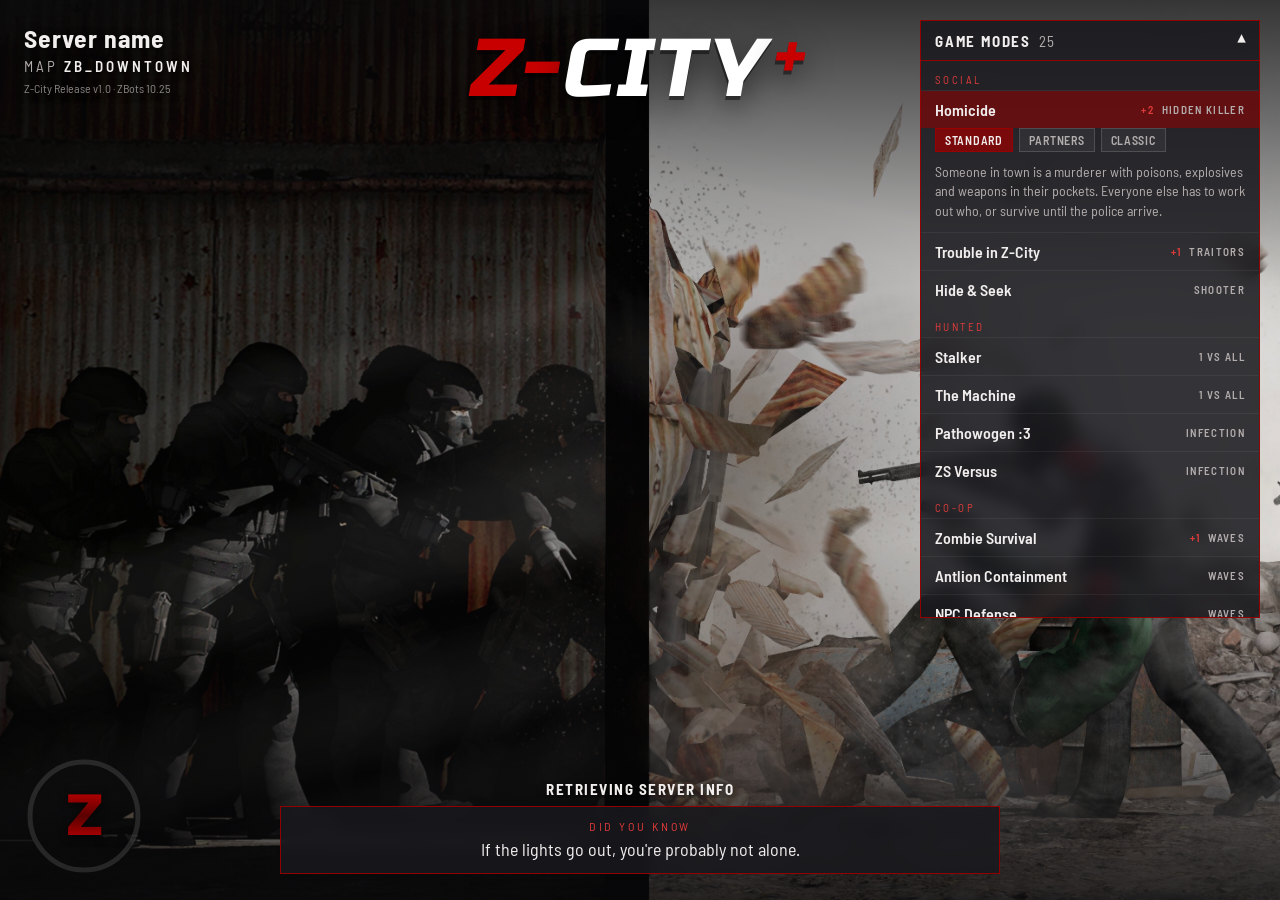
==== index.html @ 9ffd2b0d "Drop four facts" ====
<!doctype html>
<html lang="en">
<head>
<meta charset="utf-8">
<meta name="viewport" content="width=device-width, initial-scale=1, viewport-fit=cover">
<title>Z-City+ Loading Screen</title>
<meta name="viewport-fit-sides" content="cover">
<link rel="stylesheet" href="https://fonts.googleapis.com/css2?family=Russo+One&family=Barlow+Semi+Condensed:wght@400;600;700&display=swap">
<style>
:root {
  --panel: rgba(25, 25, 30, 0.86);
  --edge: rgba(155, 0, 0, 0.94);
  --red: #c80000;
  --hot: #e23b3b;
  --text: #f2eeee;
  --dim: #b4adad;
  --ui: "Bahnschrift", "Barlow Semi Condensed", "Arial Narrow", sans-serif;
  --logo: "Russo One", "Bahnschrift", "Arial Black", sans-serif;
  color-scheme: dark;
}
html, body { height: 100%; margin: 0; }
body { background: #0b0b0e; color: var(--text); font-family: var(--ui); overflow: hidden; }
[hidden] { display: none !important; }

.bgstack { position: fixed; top: 0; right: 0; bottom: 0; left: 0; overflow: hidden; background: #0b0b0e; }
.bgstack .slide {
  position: absolute; top: 0; right: 0; bottom: 0; left: 0; overflow: hidden;
  transform: translateX(100%); visibility: hidden;
  transition: transform 1.4s cubic-bezier(0.65, 0, 0.35, 1);
}
.bgstack .slide.first { transform: none; visibility: visible; opacity: 0; transition: opacity 1.2s ease; }
.bgstack .slide.first.show { opacity: 1; }
.bgstack .slide.show { transform: translateX(0); visibility: visible; }
.bgstack .slide.out { transform: translateX(-100%); visibility: visible; }
.bgstack .slide.park { transition: none; }
.bgstack img {
  position: absolute; top: 0; right: 0; bottom: 0; left: 0; width: 100%; height: 100%; max-width: none;
  object-fit: cover; object-position: 45% 50%;
  transform: scale(1.04);
}
.bgstack .slide.show img { animation: drift 24s ease-in-out infinite alternate; }
@keyframes drift { from { transform: scale(1.04) translateX(0); } to { transform: scale(1.09) translateX(-1.2%); } }
.shade {
  position: fixed; top: 0; right: 0; bottom: 0; left: 0; pointer-events: none;
  background:
    linear-gradient(180deg, rgba(8,8,10,0.78) 0%, rgba(8,8,10,0.15) 32%, rgba(8,8,10,0.1) 60%, rgba(8,8,10,0.82) 100%),
    radial-gradient(60% 45% at 50% 52%, rgba(8,8,10,0.45), transparent 70%);
}

.top {
  position: fixed; top: 0; left: 0; right: 0; z-index: 2;
  display: flex; justify-content: center;
  padding-top: max(28px, calc(env(safe-area-inset-top, 0px) + 12px));
  pointer-events: none;
}
.logo {
  font-family: var(--logo); font-size: clamp(44px, 6.4vw, 92px); line-height: 1;
  letter-spacing: 0.04em; transform: skewX(-10deg); white-space: nowrap;
  text-shadow: 0 4px 0 rgba(0,0,0,0.45), 0 10px 30px rgba(0,0,0,0.6);
}
.logo .z { color: var(--red); }
.logo .c { color: #ffffff; }
.logo .plus { color: var(--red); font-size: 0.72em; vertical-align: 0.32em; margin-left: 0.06em; }

.info {
  position: fixed; z-index: 2; display: flex; flex-direction: column; gap: 4px;
  top: max(22px, calc(env(safe-area-inset-top, 0px) + 12px));
  left: max(24px, calc(env(safe-area-inset-left, 0px) + 12px));
  max-width: calc(50vw - 220px);
}
.server { font-size: clamp(20px, 2vw, 28px); font-weight: 700; letter-spacing: 0.04em; text-shadow: 0 2px 10px rgba(0,0,0,0.8); }
.map { font-size: 15px; letter-spacing: 0.2em; text-transform: uppercase; color: var(--dim); text-shadow: 0 2px 8px rgba(0,0,0,0.9); }
.map b { color: var(--text); font-weight: 600; }
.ver { font-size: 12px; color: rgba(242,238,238,0.55); text-shadow: 0 2px 8px rgba(0,0,0,0.9); margin-top: 2px; }

.loader {
  position: fixed; z-index: 2;
  left: max(24px, calc(env(safe-area-inset-left, 0px) + 12px));
  bottom: max(24px, calc(env(safe-area-inset-bottom, 0px) + 12px));
}
.ring { position: relative; width: 120px; height: 120px; cursor: pointer; -webkit-tap-highlight-color: transparent; }
.ring:focus-visible { outline: 2px solid var(--hot); outline-offset: 4px; border-radius: 50%; }
.ring svg { position: absolute; top: 0; right: 0; bottom: 0; left: 0; width: 100%; height: 100%; }
.ring .track { fill: none; stroke: rgba(255,255,255,0.12); stroke-width: 5; }
.ring .done { fill: none; stroke: var(--red); stroke-width: 5; transform: rotate(-90deg); transform-origin: 50% 50%; transition: stroke-dashoffset 0.35s ease; filter: drop-shadow(0 0 4px rgba(200,0,0,0.6)); }
.ring .pop { position: absolute; top: 0; right: 0; bottom: 0; left: 0; display: grid; place-items: center; }
.bigz {
  position: absolute; top: 0; right: 0; bottom: 0; left: 0; display: grid; place-items: center;
  font-family: var(--logo); font-size: 58px; line-height: 1;
  animation: zturn 2.4s linear infinite;
}
.bigz span {
  display: block; padding: 0 4px;
  background: linear-gradient(0deg, #c80000 0%, #5a0000 25%, #c80000 50%, #5a0000 75%, #c80000 100%);
  background-size: 100% 200%;
  -webkit-background-clip: text; background-clip: text; color: transparent;
  animation: zrise 1.6s linear infinite;
  filter: drop-shadow(0 2px 4px rgba(0,0,0,0.7));
}
.bigz span.rainbow {
  position: absolute; opacity: 0; transition: opacity 1.5s ease;
  background: linear-gradient(0deg, #ff2a2a, #ff9a1f, #ffe11f, #36d65a, #2fa8ff, #9a4dff, #ff2a2a, #ff9a1f, #ffe11f, #36d65a, #2fa8ff, #9a4dff, #ff2a2a);
  background-size: 100% 200%;
  -webkit-background-clip: text; background-clip: text;
}
.ring.rainbowed .bigz span.rainbow { opacity: 1; }
.ring.rainbowed .done { animation: hue 3s linear infinite; }
.ring .wave { position: absolute; top: 0; right: 0; bottom: 0; left: 0; border-radius: 50%; border: 3px solid var(--red); opacity: 0; pointer-events: none; }
.ring.hit .pop { animation: zpop 0.45s cubic-bezier(.2,1.6,.4,1); }
.ring.hit .wave { animation: wave 0.6s ease-out; }
.ring.rainbowed .wave { border-color: #ffe11f; }
@keyframes zturn { to { transform: rotate(360deg); } }
@keyframes zrise { from { background-position: 0 0%; } to { background-position: 0 -200%; } }
@keyframes hue { to { filter: hue-rotate(360deg) drop-shadow(0 0 4px rgba(200,0,0,0.6)); } }
@keyframes zpop { 0% { transform: scale(1); } 35% { transform: scale(1.3) rotate(-12deg); } 100% { transform: scale(1); } }
@keyframes wave { from { opacity: 0.9; transform: scale(0.9); } to { opacity: 0; transform: scale(1.6); } }

.bottom {
  position: fixed; left: 50%; bottom: max(26px, calc(env(safe-area-inset-bottom, 0px) + 12px)); transform: translateX(-50%); z-index: 2;
  width: min(720px, calc(100vw - 340px)); display: flex; flex-direction: column; gap: 8px;
}
.status { font-size: 15px; font-weight: 700; letter-spacing: 0.1em; text-transform: uppercase; text-shadow: 0 2px 8px rgba(0,0,0,0.9); text-align: center; white-space: nowrap; overflow: hidden; text-overflow: ellipsis; }
.status .count { color: var(--dim); font-weight: 400; letter-spacing: 0.04em; text-transform: none; font-variant-numeric: tabular-nums; }
.panel { background: var(--panel); border: 1.5px solid var(--edge); backdrop-filter: blur(8px); -webkit-backdrop-filter: blur(8px); box-sizing: border-box; }
.facts { padding: 12px 20px; text-align: center; }
.facts .head { font-size: 12px; letter-spacing: 0.24em; text-transform: uppercase; color: var(--hot); margin-bottom: 4px; }
#fact { font-size: 18px; line-height: 1.35; min-height: 1.35em; transition: opacity 0.4s; }
#fact.fade { opacity: 0; }

.modes {
  position: fixed; z-index: 3;
  top: max(20px, calc(env(safe-area-inset-top, 0px) + 12px));
  right: max(20px, calc(env(safe-area-inset-right, 0px) + 12px));
  width: 340px; max-width: calc(100vw - 32px);
}
.modes > button {
  width: 100%; display: flex; justify-content: space-between; align-items: center;
  font: 700 15px var(--ui); letter-spacing: 0.12em; text-transform: uppercase; color: var(--text);
  padding: 10px 14px; cursor: pointer; transition: background 0.2s;
}
.modes > button:hover, .modes > button:focus-visible { background: rgba(150,0,0,0.85); outline: none; }
.modes > button .num { color: var(--dim); font-weight: 400; letter-spacing: 0.04em; margin-left: 8px; }
.modes > button .arrow { transition: transform 0.3s ease; display: inline-block; }
.modes.open > button .arrow { transform: rotate(180deg); }
.list {
  margin-top: -1.5px; max-height: 0; overflow: hidden; opacity: 0;
  transform: translateY(-6px); transition: max-height 0.45s ease, opacity 0.3s ease, transform 0.3s ease, visibility 0.45s;
  visibility: hidden;
}
.modes.open .list { max-height: 62vh; opacity: 1; transform: none; overflow-y: auto; visibility: visible; }
.group { font-size: 11px; letter-spacing: 0.22em; text-transform: uppercase; color: var(--hot); padding: 12px 14px 4px; }
.item { border-top: 1px solid rgba(255,255,255,0.06); opacity: 0; transform: translateX(10px); transition: opacity 0.3s ease, transform 0.3s ease; }
.modes.open .item { opacity: 1; transform: none; }
.item > button {
  width: 100%; text-align: left; display: flex; justify-content: space-between; gap: 10px;
  font: 600 16px var(--ui); color: var(--text); background: none; border: 0; padding: 9px 14px; cursor: pointer;
  transition: background 0.2s;
}
.item > button:hover, .item > button:focus-visible { background: rgba(150,0,0,0.35); outline: none; }
.item .kind { font-size: 11px; letter-spacing: 0.12em; text-transform: uppercase; color: var(--dim); align-self: center; white-space: nowrap; }
.item .more { display: grid; grid-template-rows: 0fr; transition: grid-template-rows 0.3s ease; }
.item .more > div { overflow: hidden; }
.item .more p { margin: 0; padding: 0 14px 12px; font-size: 14px; line-height: 1.4; color: var(--dim); opacity: 0; transition: opacity 0.3s ease; }
.item.on .more { grid-template-rows: 1fr; }
.item.on .more p { opacity: 1; }
.item .more p.swap { opacity: 0; }
.subs { display: flex; flex-wrap: wrap; gap: 6px; padding: 0 14px 10px; }
.subs button {
  width: auto; display: inline-block; font: 600 12px var(--ui); letter-spacing: 0.06em; text-transform: uppercase;
  color: var(--dim); background: rgba(255,255,255,0.05); border: 1px solid rgba(255,255,255,0.14); padding: 4px 9px; cursor: pointer;
  transition: background 0.2s, color 0.2s, border-color 0.2s;
}
.subs button:hover, .subs button:focus-visible { color: var(--text); border-color: var(--edge); background: rgba(150,0,0,0.3); outline: none; }
.subs button.pick, .item.on .subs button.pick { color: var(--text); background: rgba(150,0,0,0.75); border-color: var(--edge); }
.item .subcount { color: var(--hot); margin-right: 8px; }
.item.on > button { background: rgba(150,0,0,0.55); }

/* snake */
.snakebox {
  position: fixed; z-index: 10; top: 0; right: 0; bottom: 0; left: 0; display: grid; place-items: center;
  background: rgba(5,5,8,0.55); opacity: 0; visibility: hidden; transition: opacity 0.3s ease, visibility 0.3s;
  padding-left: max(16px, env(safe-area-inset-left, 0px)); padding-right: max(16px, env(safe-area-inset-right, 0px));
}
.snakebox.open { opacity: 1; visibility: visible; }
.snakewin { width: min(440px, 100%); transform: scale(0.94); transition: transform 0.3s ease; }
.snakebox.open .snakewin { transform: none; }
.snakewin.wide { width: min(700px, 100%); }
.arcadetabs { display: flex; gap: 6px; padding: 10px 14px 0; }
.arcadetabs button { font: 700 13px var(--ui); letter-spacing: 0.12em; text-transform: uppercase; color: var(--dim); background: rgba(255,255,255,0.05); border: 1px solid rgba(255,255,255,0.12); padding: 6px 12px; cursor: pointer; }
.arcadetabs button:hover, .arcadetabs button:focus-visible { color: var(--text); outline: none; border-color: var(--edge); }
.arcadetabs button.on { color: var(--text); background: rgba(150,0,0,0.75); border-color: var(--edge); }
.danmakubody { padding: 14px; display: flex; flex-direction: column; gap: 10px; align-items: center; }
.danmakuframe { position: relative; width: 640px; height: 480px; max-width: 100%; overflow: hidden; background: #000; border: 1px solid rgba(255,255,255,0.08); }
.danmakuframe iframe { position: absolute; top: -8px; left: -8px; width: 900px; height: 520px; border: 0; }
.danmakuhint { font-size: 13px; color: var(--dim); text-align: center; }
.danmakuhint a { color: var(--hot); }
.snakehead { display: flex; justify-content: space-between; align-items: center; padding: 10px 14px; border-bottom: 1px solid rgba(255,255,255,0.08); }
.snaketitle { font-family: var(--logo); font-size: 22px; transform: skewX(-10deg); }
.snaketitle .r { background: linear-gradient(90deg, #ff2a2a, #ff9a1f, #ffe11f, #36d65a, #2fa8ff, #9a4dff); -webkit-background-clip: text; background-clip: text; color: transparent; }
.snakehead button { font: 700 18px var(--ui); color: var(--text); background: none; border: 1.5px solid var(--edge); width: 32px; height: 32px; cursor: pointer; }
.snakehead button:hover, .snakehead button:focus-visible { background: rgba(150,0,0,0.85); outline: none; }
.snakebody { padding: 14px; display: flex; flex-direction: column; gap: 10px; align-items: center; }
.scores { display: flex; justify-content: space-between; width: 100%; font-size: 14px; letter-spacing: 0.08em; text-transform: uppercase; color: var(--dim); font-variant-numeric: tabular-nums; }
.scores b { color: var(--text); }
#snake { width: 100%; max-width: 400px; aspect-ratio: 1; background: rgba(0,0,0,0.45); border: 1px solid rgba(255,255,255,0.08); display: block; box-sizing: border-box; }
.snakehint { font-size: 13px; color: var(--dim); text-align: center; }
.pad { display: grid; grid-template-columns: repeat(3, 44px); grid-template-rows: repeat(2, 36px); gap: 4px; }
.pad button { font: 700 16px var(--ui); color: var(--text); background: rgba(255,255,255,0.06); border: 1px solid rgba(255,255,255,0.12); cursor: pointer; }
.pad button:hover, .pad button:focus-visible { background: rgba(150,0,0,0.6); outline: none; }
.pad .u { grid-column: 2; grid-row: 1; }
.pad .l { grid-column: 1; grid-row: 2; }
.pad .d { grid-column: 2; grid-row: 2; }
.pad .r { grid-column: 3; grid-row: 2; }

@media (max-width: 760px) {
  .info { max-width: none; right: max(16px, env(safe-area-inset-right, 0px)); left: max(16px, env(safe-area-inset-left, 0px)); top: 112px; align-items: center; text-align: center; }
  .modes { left: max(16px, env(safe-area-inset-left, 0px)); right: max(16px, env(safe-area-inset-right, 0px)); width: auto; top: 210px; }
  .modes.open .list { max-height: 34vh; }
  .bottom { width: calc(100vw - 32px); bottom: 140px; }
  .loader { left: 50%; transform: translateX(-50%); }
  .ring { width: 96px; height: 96px; }
  .bigz { font-size: 46px; }
}
@media (prefers-reduced-motion: reduce) {
  .bgstack .slide.show img, .bigz, .bigz span, .ring.hit .pop, .ring.hit .wave, .ring.rainbowed .done { animation: none; }
  .list, .item, .item .more, .snakebox, .snakewin, .bgstack .slide { transition: none; }
}
</style>
</head>
<body>

<div class="bgstack" id="bgstack"></div>
<div class="shade"></div>

<header class="top">
  <div class="logo"><span class="z">Z-</span><span class="c">CITY</span><span class="plus">+</span></div>
</header>

<div class="info">
  <div class="server" id="server">Connecting&hellip;</div>
  <div class="map">map <b id="mapname">zb_downtown</b></div>
  <div class="ver">Z-City Release v1.0 &middot; ZBots 10.25</div>
</div>

<main class="loader" aria-label="Loading">
  <div class="ring" id="ring" role="button" tabindex="0" aria-label="Z">
    <svg viewBox="0 0 120 120" aria-hidden="true">
      <circle class="track" cx="60" cy="60" r="54"></circle>
      <circle class="done" id="done" cx="60" cy="60" r="54"></circle>
    </svg>
    <div class="wave"></div>
    <div class="pop"><div class="bigz"><span>Z</span><span class="rainbow" aria-hidden="true">Z</span></div></div>
  </div>
</main>

<nav class="modes open" id="modes">
  <button type="button" class="panel" id="modesbtn" aria-expanded="true" aria-controls="modelist"><span>Game modes<span class="num" id="modecount"></span></span><span class="arrow">&#9662;</span></button>
  <div class="list panel" id="modelist"></div>
</nav>

<div class="bottom">
  <div class="status"><span id="status">Retrieving server info</span> <span class="count" id="sub"></span></div>
  <section class="facts panel">
    <div class="head">Did you know</div>
    <div id="fact"></div>
  </section>
</div>

<div class="snakebox" id="snakebox" aria-hidden="true">
  <div class="snakewin panel" role="dialog" aria-label="Arcade">
    <div class="snakehead">
      <div class="snaketitle" id="arcadetitle">JS<span class="r">TOUHOU</span></div>
      <button type="button" id="snakeclose" aria-label="Close">&times;</button>
    </div>
    <div class="arcadetabs">
      <button type="button" class="on" data-game="danmaku">JSTouhou</button>
      <button type="button" data-game="snake">Z-Snake</button>
    </div>
    <div class="danmakubody" id="danmakupane" hidden>
      <div class="danmakuframe" id="danmakuframe"></div>
      <div class="danmakuhint">Click the game first. Arrows move, Z shoots, X bombs, Shift slows down.<br>JSTouhou, based on toho-like-js by <a href="https://github.com/takahirox/toho-like-js" target="_blank" rel="noopener">takahirox</a></div>
    </div>
    <div class="snakebody" id="snakepane">
      <div class="scores"><span>Score <b id="snakescore">0</b></span><span>Best <b id="snakebest">0</b></span></div>
      <canvas id="snake" width="400" height="400"></canvas>
      <div class="snakehint" id="snakehint">Arrow keys or WASD</div>
      <div class="pad">
        <button type="button" class="u" data-dir="up" aria-label="Up">&#9650;</button>
        <button type="button" class="l" data-dir="left" aria-label="Left">&#9664;</button>
        <button type="button" class="d" data-dir="down" aria-label="Down">&#9660;</button>
        <button type="button" class="r" data-dir="right" aria-label="Right">&#9654;</button>
      </div>
    </div>
  </div>
</div>

<script src="modes.js"></script>
<script src="arcade.js"></script>
<script>
var zcBgFolder = "bg/";
var zcBgSeconds = 12;
var zcBgMax = 50;

var zcFacts = [
  "Spectating a bot? Press G to take over its body.",
  "Being carried off? Press Space to break free. The more hurt you are, the harder it gets.",
  "Ragdolled and stuck? Ask a bot to carry you from the radial menu.",
  "Bots take errands. Tell one to buy you something, or to pick that up.",
  "Levels, prestige and daily challenges count in every mode.",
  "Walls and doors muffle sound. If you hear it clearly, it's close.",
  "Dead? Look at a prop while spectating and press V to possess it.",
  "Fall from high enough and you won't get back up.",
  "Carrying someone? Use the radial menu to put them down gently.",
  "Things can be hidden on a body. A pat-down won't always find them.",
  "With a weapon sling you can carry a melee weapon on your back.",
  "Some guns can be loaded with mixed ammo. Mix rounds into a magazine for the right job.",
  "You can stack several grenades of the same kind in one slot.",
  "In Team Deathmatch you can double-click an item to buy it right away.",
  "During freeze time, teammates can buy gear for you.",
  "Your team can see your claymores and planted explosives through walls. The enemy can't.",
  "Bots will flank where you aim if you ask them to.",
  "Bots can hide or hold an angle if you tell them to.",
  "Bots smash boards, crates and other breakable props that are in their way.",
  "Shoot a bot teammate and it might say sorry. Keep doing it and it might shoot back.",
  "Bots pick up gun attachments they find and put them on their guns.",
  "Bots fight NPCs too, not just players.",
  "Combine and Metrocops can throw out manhacks from the radial menu.",
  "Fear builds up in the dark. Stay close to others in zombie modes and Stalker.",
  "Each mode has its own level, on top of your main level.",
  "Locked door? Hit it enough times and it won't be locked anymore.",
  "Cuffed people can still be searched.",
  "Want a bot's gun? Ask it to trade with you.",
  "In Homicide, the police always come eventually. Stay alive until then.",
  "Patience wins more Homicide rounds than guns do.",
  "If the lights go out, you're probably not alone.",
  "Losing a lot? Try losing in a different mode.",
  "Arms Race ends on a revolver. Make the last shot count.",
  "The Z on this screen likes to be clicked. A lot."
];

/* backgrounds */
var zcStack = document.getElementById("bgstack");
var zcBgImgs = [];
var zcBgIndex = 0;
var zcBgTimer = null;
function zcFindBackground(number) {
  if (number > zcBgMax) return;
  var probe = new Image();
  probe.onload = function () {
    probe.alt = "";
    var slideBox = document.createElement("div");
    slideBox.className = "slide";
    slideBox.appendChild(probe);
    zcStack.appendChild(slideBox);
    zcBgImgs.push(slideBox);
    if (zcBgImgs.length === 1) {
      slideBox.className = "slide first";
      requestAnimationFrame(function () {
        requestAnimationFrame(function () { slideBox.className = "slide first show"; });
      });
    }
    if (zcBgImgs.length === 2 && zcBgTimer === null) {
      zcBgTimer = setInterval(zcNextBackground, zcBgSeconds * 1000);
    }
    zcFindBackground(number + 1);
  };
  probe.src = zcBgFolder + number + ".jpg";
}
/* old slide gets pushed out to the left while the new one slides in from the right */
function zcNextBackground() {
  var oldSlide = zcBgImgs[zcBgIndex];
  zcBgIndex = (zcBgIndex + 1) % zcBgImgs.length;
  var newSlide = zcBgImgs[zcBgIndex];
  newSlide.className = "slide park";
  void newSlide.offsetWidth;
  oldSlide.className = "slide out";
  newSlide.className = "slide show";
  setTimeout(function () {
    if (oldSlide !== zcBgImgs[zcBgIndex]) oldSlide.className = "slide park";
  }, 1500);
}
zcFindBackground(1);

var zcListBox = document.getElementById("modelist");
var zcModesBox = document.getElementById("modes");
var zcOpenItem = null;
var zcModeTotal = 0;
for (var g = 0; g < zcModeGroups.length; g++) {
  var groupLabel = document.createElement("div");
  groupLabel.className = "group";
  groupLabel.textContent = zcModeGroups[g].group;
  zcListBox.appendChild(groupLabel);
  for (var m = 0; m < zcModeGroups[g].modes.length; m++) {
    (function (modeInfo, delayMs) {
      var row = document.createElement("div");
      row.className = "item";
      row.style.transitionDelay = delayMs + "ms";
      var rowBtn = document.createElement("button");
      rowBtn.type = "button";
      rowBtn.setAttribute("aria-expanded", "false");
      var nameSpan = document.createElement("span");
      nameSpan.textContent = modeInfo.name;
      var kindSpan = document.createElement("span");
      kindSpan.className = "kind";
      kindSpan.textContent = modeInfo.kind;
      if (modeInfo.subs) {
        var subCount = document.createElement("span");
        subCount.className = "subcount";
        subCount.textContent = "+" + modeInfo.subs.length;
        kindSpan.insertBefore(subCount, kindSpan.firstChild);
      }
      rowBtn.appendChild(nameSpan);
      rowBtn.appendChild(kindSpan);
      var moreBox = document.createElement("div");
      moreBox.className = "more";
      var moreInner = document.createElement("div");
      var descText = document.createElement("p");
      descText.textContent = modeInfo.desc;
      if (modeInfo.subs) {
        var subRow = document.createElement("div");
        subRow.className = "subs";
        var subChoices = [{ name: "Standard", desc: modeInfo.desc }].concat(modeInfo.subs);
        for (var c = 0; c < subChoices.length; c++) {
          (function (subInfo, isFirst) {
            var subBtn = document.createElement("button");
            subBtn.type = "button";
            subBtn.textContent = subInfo.name;
            if (isFirst) subBtn.className = "pick";
            subBtn.addEventListener("click", function () {
              var siblings = subRow.children;
              for (var k = 0; k < siblings.length; k++) siblings[k].className = "";
              subBtn.className = "pick";
              descText.className = "swap";
              setTimeout(function () {
                descText.textContent = subInfo.desc;
                descText.className = "";
              }, 180);
            });
            subRow.appendChild(subBtn);
          })(subChoices[c], c === 0);
        }
        moreInner.appendChild(subRow);
      }
      moreInner.appendChild(descText);
      moreBox.appendChild(moreInner);
      rowBtn.addEventListener("click", function () {
        if (zcOpenItem && zcOpenItem !== row) {
          zcOpenItem.classList.remove("on");
          zcOpenItem.firstChild.setAttribute("aria-expanded", "false");
        }
        var opening = !row.classList.contains("on");
        row.classList.toggle("on", opening);
        rowBtn.setAttribute("aria-expanded", opening ? "true" : "false");
        zcOpenItem = opening ? row : null;
      });
      row.appendChild(rowBtn);
      row.appendChild(moreBox);
      zcListBox.appendChild(row);
    })(zcModeGroups[g].modes[m], Math.min(zcModeTotal * 25, 500));
    zcModeTotal++;
  }
}
document.getElementById("modecount").textContent = zcModeTotal;
zcListBox.querySelector(".item button").click();
function zcSetModesOpen(isOpen) {
  zcModesBox.classList.toggle("open", isOpen);
  document.getElementById("modesbtn").setAttribute("aria-expanded", isOpen ? "true" : "false");
}
if (window.innerWidth <= 760) zcSetModesOpen(false);
document.getElementById("modesbtn").addEventListener("click", function () {
  zcSetModesOpen(!zcModesBox.classList.contains("open"));
});

var zcFactBox = document.getElementById("fact");
var zcFactIndex = Math.floor(Math.random() * zcFacts.length);
function zcNextFact() {
  zcFactBox.className = "fade";
  setTimeout(function () {
    zcFactBox.textContent = zcFacts[zcFactIndex];
    zcFactIndex = (zcFactIndex + 1) % zcFacts.length;
    zcFactBox.className = "";
  }, 400);
}
zcFactBox.textContent = zcFacts[zcFactIndex];
zcFactIndex = (zcFactIndex + 1) % zcFacts.length;
setInterval(zcNextFact, 8000);

var zcRing = document.getElementById("done");
var zcRingLen = 2 * Math.PI * 54;
zcRing.style.strokeDasharray = zcRingLen;
zcRing.style.strokeDashoffset = zcRingLen;
var zcFilesTotal = 0;
var zcFilesNeeded = 0;
var zcFileName = "";
function zcDraw() {
  var part = 0;
  if (zcFilesTotal > 0) part = (zcFilesTotal - zcFilesNeeded) / zcFilesTotal;
  if (part < 0) part = 0;
  if (part > 1) part = 1;
  zcRing.style.strokeDashoffset = zcRingLen * (1 - part);
  var line = "";
  if (zcFilesTotal > 0 && zcFilesNeeded > 0) line = "· " + (zcFilesTotal - zcFilesNeeded) + " / " + zcFilesTotal + " files";
  if (zcFileName !== "" && zcFilesNeeded > 0) line = line + " · " + zcFileName;
  document.getElementById("sub").textContent = line;
}

/* easter egg */
var zcClicks = [];
var zcRainbow = false;
var zcZRing = document.getElementById("ring");
function zcHitZ() {
  var nowMs = Date.now();
  zcClicks.push(nowMs);
  while (zcClicks.length > 0 && nowMs - zcClicks[0] > 3000) zcClicks.shift();
  var pitchStep = Math.min(zcClicks.length, 6);
  zcTone("square", 180 + pitchStep * 60, (180 + pitchStep * 60) * 2.4, 0.22, 0.25);
  zcZRing.classList.remove("hit");
  void zcZRing.offsetWidth;
  zcZRing.classList.add("hit");
  if (zcClicks.length >= 5) {
    zcClicks = [];
    zcRainbow = !zcRainbow;
    zcZRing.classList.toggle("rainbowed", zcRainbow);
    if (zcRainbow) {
      zcChime();
      setTimeout(zcOpenSnake, 700);
    }
  }
}
zcZRing.addEventListener("click", zcHitZ);
zcZRing.addEventListener("keydown", function (ev) {
  if (ev.key === "Enter" || ev.key === " ") { ev.preventDefault(); zcHitZ(); }
});

var zcSnakeBox = document.getElementById("snakebox");
function zcOpenSnake() {
  zcSnakeBox.classList.add("open");
  zcSnakeBox.setAttribute("aria-hidden", "false");
  zcShowArcade(zcArcade);
  document.getElementById("snakeclose").focus();
}
function zcCloseSnake() {
  zcSnakeBox.classList.remove("open");
  zcSnakeBox.setAttribute("aria-hidden", "true");
  zcStopSnake();
  zcStopDanmaku();
}
document.getElementById("snakeclose").addEventListener("click", zcCloseSnake);
zcSnakeBox.addEventListener("click", function (ev) { if (ev.target === zcSnakeBox) zcCloseSnake(); });
var zcInGame = false;
function GameDetails(servername, serverurl, mapname, maxplayers, steamid, gamemode, volume) {
  if (!zcInGame) { zcFilesTotal = 0; zcFilesNeeded = 0; zcFileName = ""; zcDraw(); }
  zcInGame = true;
  if (typeof volume === "number") zcVolume = volume;
  document.getElementById("server").textContent = servername;
  document.getElementById("mapname").textContent = mapname;
}
function SetStatusChanged(statusText) { zcInGame = true; document.getElementById("status").textContent = statusText.replace(/\.+$/, ""); }
function SetFilesTotal(total) { zcInGame = true; zcFilesTotal = total; zcDraw(); }
function SetFilesNeeded(needed) { zcInGame = true; zcFilesNeeded = needed; zcDraw(); }
function DownloadingFile(fileName) { zcInGame = true; zcFileName = fileName.split("/").pop(); zcDraw(); }

var zcFakeFiles = ["metrocop_gear.mdl", "ambient3.mp3", "stalker_vignette.vtf", "zb_downtown.ain", "sector_lockdown.wav", "w_oicw.mdl"];
var zcFakeStatus = ["Retrieving server info", "Workshop complete", "Downloading files", "Loading resources", "Starting Lua", "Sending client info"];
setTimeout(function () {
  if (zcInGame) return;
  document.getElementById("server").textContent = "Server name";
  var tick = 0;
  zcFilesTotal = 186; zcFilesNeeded = 186;
  var fakeLoop = setInterval(function () {
    if (zcInGame) { clearInterval(fakeLoop); return; }
    tick++;
    if (zcFilesNeeded > 0) {
      zcFilesNeeded = Math.max(0, zcFilesNeeded - Math.ceil(Math.random() * 3));
      zcFileName = zcFakeFiles[tick % zcFakeFiles.length];
      document.getElementById("status").textContent = zcFakeStatus[Math.min(2, Math.floor(tick / 5))];
    } else {
      zcFileName = "";
      var stage = 3 + Math.floor((tick % 30) / 10);
      document.getElementById("status").textContent = zcFakeStatus[Math.min(zcFakeStatus.length - 1, stage)];
      if (tick % 30 === 29) zcFilesNeeded = zcFilesTotal;
    }
    zcDraw();
  }, 260);
}, 1200);
</script>
</body>
</html>
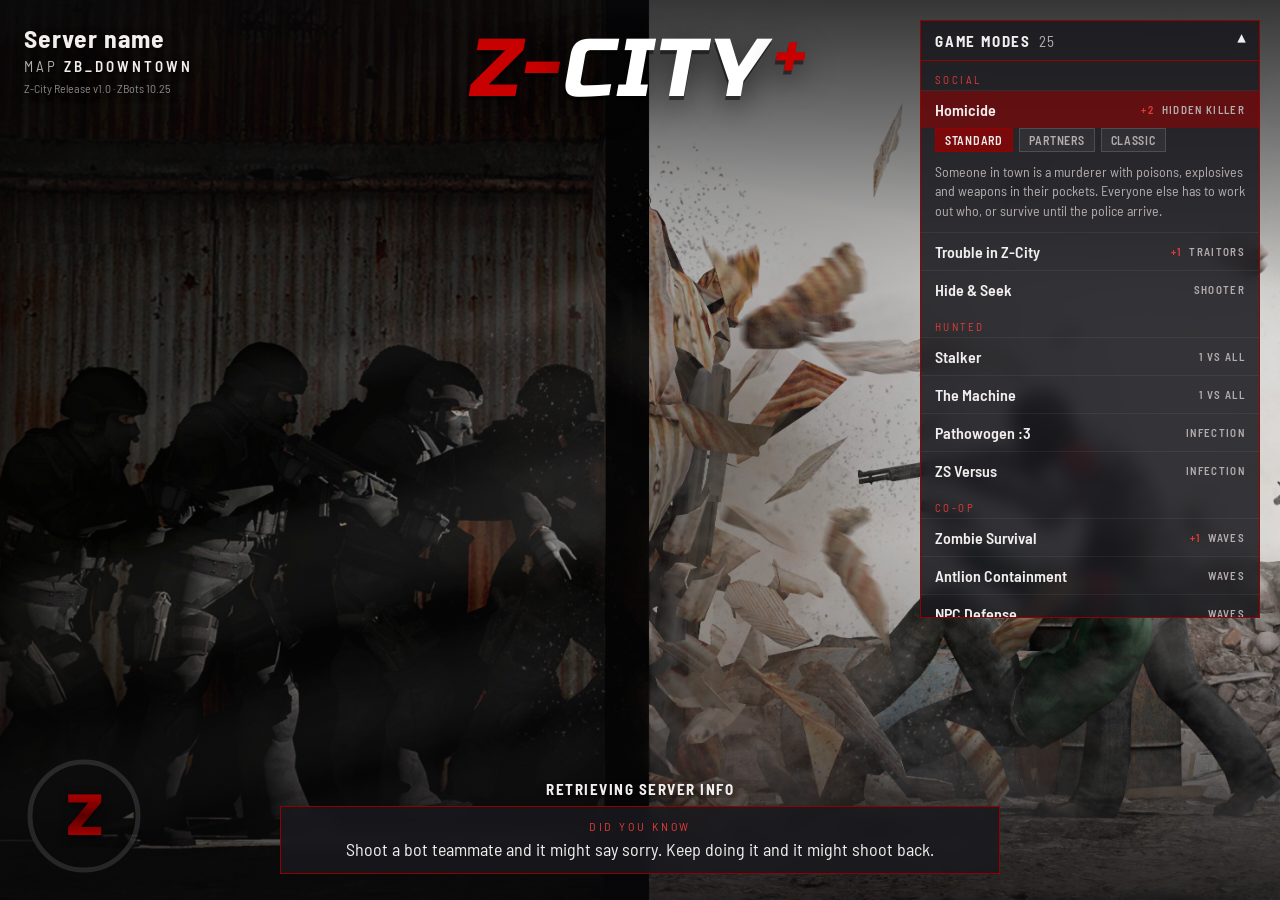
==== commit 0435c29c: "Merge pull request #8 from nonoppeonoonpoe/claude/project-thread-m5ttfi More loading screen facts" ====
--- a/index.html
+++ b/index.html
@@ -184,14 +184,14 @@
 .snakebox.open { opacity: 1; visibility: visible; }
 .snakewin { width: min(440px, 100%); transform: scale(0.94); transition: transform 0.3s ease; }
 .snakebox.open .snakewin { transform: none; }
-.snakewin.wide { width: min(700px, 100%); }
+.snakewin.wide { width: min(1310px, 100%, calc((100vh - 170px) * 4 / 3 + 30px)); }
 .arcadetabs { display: flex; gap: 6px; padding: 10px 14px 0; }
 .arcadetabs button { font: 700 13px var(--ui); letter-spacing: 0.12em; text-transform: uppercase; color: var(--dim); background: rgba(255,255,255,0.05); border: 1px solid rgba(255,255,255,0.12); padding: 6px 12px; cursor: pointer; }
 .arcadetabs button:hover, .arcadetabs button:focus-visible { color: var(--text); outline: none; border-color: var(--edge); }
 .arcadetabs button.on { color: var(--text); background: rgba(150,0,0,0.75); border-color: var(--edge); }
 .danmakubody { padding: 14px; display: flex; flex-direction: column; gap: 10px; align-items: center; }
-.danmakuframe { position: relative; width: 640px; height: 480px; max-width: 100%; overflow: hidden; background: #000; border: 1px solid rgba(255,255,255,0.08); }
-.danmakuframe iframe { position: absolute; top: -8px; left: -8px; width: 900px; height: 520px; border: 0; }
+.danmakuframe { position: relative; width: 100%; height: 0; padding-bottom: 75%; overflow: hidden; background: #000; outline: 1px solid rgba(255,255,255,0.08); }
+.danmakuframe iframe { position: absolute; top: 0; left: 0; width: 100%; height: 100%; border: 0; }
 .danmakuhint { font-size: 13px; color: var(--dim); text-align: center; }
 .danmakuhint a { color: var(--hot); }
 .snakehead { display: flex; justify-content: space-between; align-items: center; padding: 10px 14px; border-bottom: 1px solid rgba(255,255,255,0.08); }
@@ -278,7 +278,7 @@
     </div>
     <div class="danmakubody" id="danmakupane" hidden>
       <div class="danmakuframe" id="danmakuframe"></div>
-      <div class="danmakuhint">Click the game first. Arrows move, Z shoots, X bombs, Shift slows down.<br>JSTouhou, based on toho-like-js by <a href="https://github.com/takahirox/toho-like-js" target="_blank" rel="noopener">takahirox</a></div>
+      <div class="danmakuhint">JSTouhou, based on toho-like-js by <a href="https://github.com/takahirox/toho-like-js" target="_blank" rel="noopener">takahirox</a></div>
     </div>
     <div class="snakebody" id="snakepane">
       <div class="scores"><span>Score <b id="snakescore">0</b></span><span>Best <b id="snakebest">0</b></span></div>
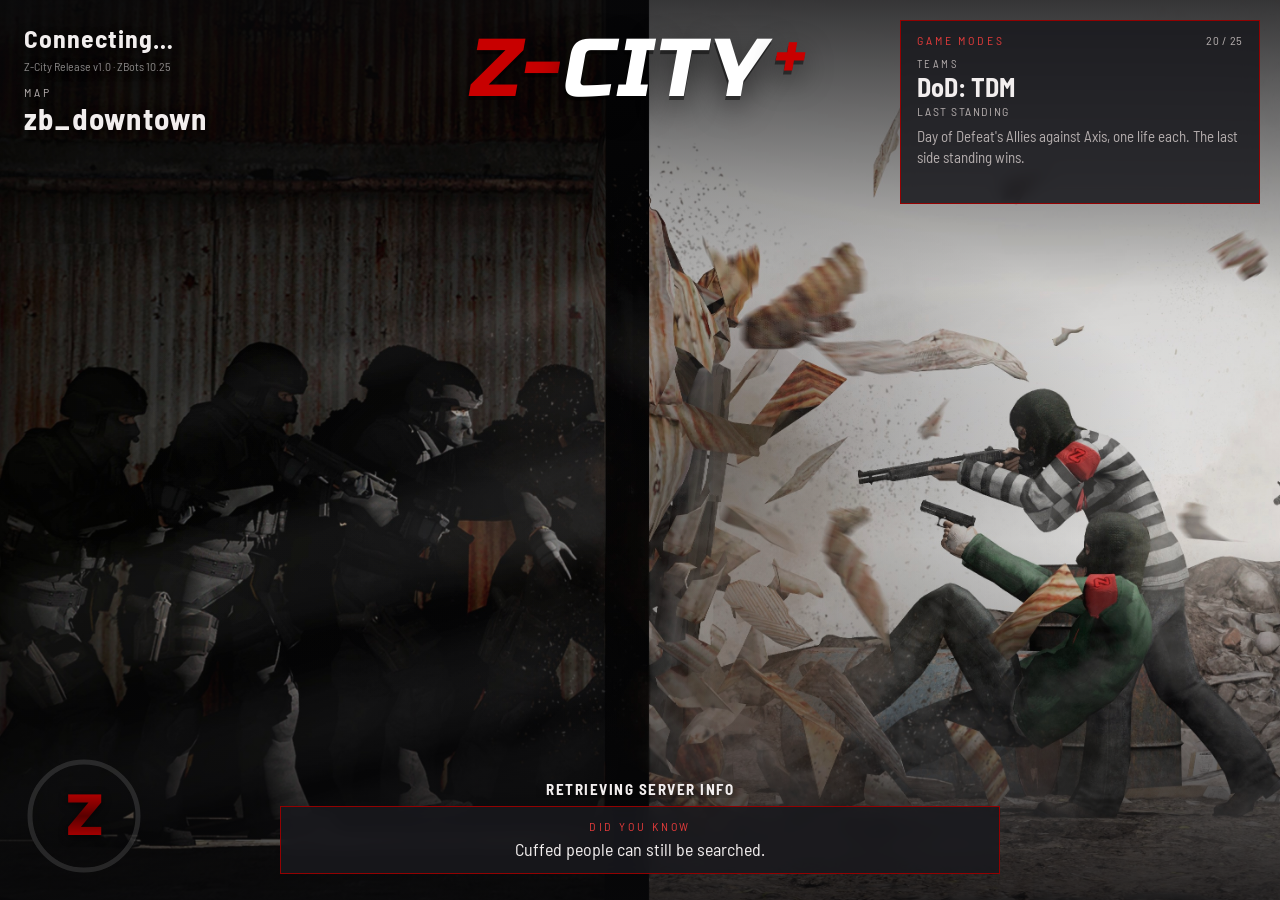
==== commit 0a2c1ec7: "Loading screen works without clicks: cycling game modes, map card, player info" ====
--- a/index.html
+++ b/index.html
@@ -131,49 +131,25 @@
   position: fixed; z-index: 3;
   top: max(20px, calc(env(safe-area-inset-top, 0px) + 12px));
   right: max(20px, calc(env(safe-area-inset-right, 0px) + 12px));
-  width: 340px; max-width: calc(100vw - 32px);
-}
-.modes > button {
-  width: 100%; display: flex; justify-content: space-between; align-items: center;
-  font: 700 15px var(--ui); letter-spacing: 0.12em; text-transform: uppercase; color: var(--text);
-  padding: 10px 14px; cursor: pointer; transition: background 0.2s;
-}
-.modes > button:hover, .modes > button:focus-visible { background: rgba(150,0,0,0.85); outline: none; }
-.modes > button .num { color: var(--dim); font-weight: 400; letter-spacing: 0.04em; margin-left: 8px; }
-.modes > button .arrow { transition: transform 0.3s ease; display: inline-block; }
-.modes.open > button .arrow { transform: rotate(180deg); }
-.list {
-  margin-top: -1.5px; max-height: 0; overflow: hidden; opacity: 0;
-  transform: translateY(-6px); transition: max-height 0.45s ease, opacity 0.3s ease, transform 0.3s ease, visibility 0.45s;
-  visibility: hidden;
-}
-.modes.open .list { max-height: 62vh; opacity: 1; transform: none; overflow-y: auto; visibility: visible; }
-.group { font-size: 11px; letter-spacing: 0.22em; text-transform: uppercase; color: var(--hot); padding: 12px 14px 4px; }
-.item { border-top: 1px solid rgba(255,255,255,0.06); opacity: 0; transform: translateX(10px); transition: opacity 0.3s ease, transform 0.3s ease; }
-.modes.open .item { opacity: 1; transform: none; }
-.item > button {
-  width: 100%; text-align: left; display: flex; justify-content: space-between; gap: 10px;
-  font: 600 16px var(--ui); color: var(--text); background: none; border: 0; padding: 9px 14px; cursor: pointer;
-  transition: background 0.2s;
-}
-.item > button:hover, .item > button:focus-visible { background: rgba(150,0,0,0.35); outline: none; }
-.item .kind { font-size: 11px; letter-spacing: 0.12em; text-transform: uppercase; color: var(--dim); align-self: center; white-space: nowrap; }
-.item .more { display: grid; grid-template-rows: 0fr; transition: grid-template-rows 0.3s ease; }
-.item .more > div { overflow: hidden; }
-.item .more p { margin: 0; padding: 0 14px 12px; font-size: 14px; line-height: 1.4; color: var(--dim); opacity: 0; transition: opacity 0.3s ease; }
-.item.on .more { grid-template-rows: 1fr; }
-.item.on .more p { opacity: 1; }
-.item .more p.swap { opacity: 0; }
-.subs { display: flex; flex-wrap: wrap; gap: 6px; padding: 0 14px 10px; }
-.subs button {
-  width: auto; display: inline-block; font: 600 12px var(--ui); letter-spacing: 0.06em; text-transform: uppercase;
-  color: var(--dim); background: rgba(255,255,255,0.05); border: 1px solid rgba(255,255,255,0.14); padding: 4px 9px; cursor: pointer;
-  transition: background 0.2s, color 0.2s, border-color 0.2s;
-}
-.subs button:hover, .subs button:focus-visible { color: var(--text); border-color: var(--edge); background: rgba(150,0,0,0.3); outline: none; }
-.subs button.pick, .item.on .subs button.pick { color: var(--text); background: rgba(150,0,0,0.75); border-color: var(--edge); }
-.item .subcount { color: var(--hot); margin-right: 8px; }
-.item.on > button { background: rgba(150,0,0,0.55); }
+  width: 360px; max-width: calc(100vw - 32px); padding: 12px 16px 14px;
+}
+.modes .head { display: flex; justify-content: space-between; font-size: 12px; letter-spacing: 0.24em; text-transform: uppercase; color: var(--hot); }
+.modes .head .num { color: var(--dim); letter-spacing: 0.06em; font-variant-numeric: tabular-nums; }
+.modes .slide { transition: opacity 0.4s ease; }
+.modes .slide.fade { opacity: 0; }
+.modes .group { font-size: 11px; letter-spacing: 0.22em; text-transform: uppercase; color: var(--dim); margin-top: 10px; }
+.modes .name { font-size: 26px; font-weight: 700; line-height: 1.15; margin-top: 2px; }
+.modes .kind { font-size: 12px; letter-spacing: 0.12em; text-transform: uppercase; color: var(--dim); margin-top: 2px; }
+.modes .sub { font-size: 15px; font-weight: 600; font-style: italic; color: var(--hot); margin-top: 6px; }
+.modes .desc { font-size: 15px; line-height: 1.4; color: var(--dim); margin-top: 8px; min-height: 4.2em; }
+
+.mapcard { margin-top: 8px; }
+.mapcard .label { font-size: 12px; letter-spacing: 0.24em; text-transform: uppercase; color: var(--dim); text-shadow: 0 2px 8px rgba(0,0,0,0.9); }
+.mapcard .big { font-size: clamp(24px, 2.4vw, 34px); font-weight: 700; letter-spacing: 0.04em; text-shadow: 0 2px 10px rgba(0,0,0,0.8); word-break: break-all; }
+.mapcard .pic { display: block; width: 280px; max-width: 100%; height: 158px; object-fit: cover; border: 1.5px solid var(--edge); margin-top: 6px; background: #000; }
+.me { margin-top: 10px; padding: 8px 12px; align-self: flex-start; font-size: 14px; color: var(--dim); line-height: 1.45; }
+.me .label { font-size: 12px; letter-spacing: 0.24em; text-transform: uppercase; color: var(--hot); }
+.me b { color: var(--text); font-weight: 600; font-variant-numeric: tabular-nums; }
 
 /* snake */
 .snakebox {
@@ -214,8 +190,8 @@
 
 @media (max-width: 760px) {
   .info { max-width: none; right: max(16px, env(safe-area-inset-right, 0px)); left: max(16px, env(safe-area-inset-left, 0px)); top: 112px; align-items: center; text-align: center; }
-  .modes { left: max(16px, env(safe-area-inset-left, 0px)); right: max(16px, env(safe-area-inset-right, 0px)); width: auto; top: 210px; }
-  .modes.open .list { max-height: 34vh; }
+  .modes { display: none; }
+  .mapcard .pic { margin-left: auto; margin-right: auto; }
   .bottom { width: calc(100vw - 32px); bottom: 140px; }
   .loader { left: 50%; transform: translateX(-50%); }
   .ring { width: 96px; height: 96px; }
@@ -223,7 +199,7 @@
 }
 @media (prefers-reduced-motion: reduce) {
   .bgstack .slide.show img, .bigz, .bigz span, .ring.hit .pop, .ring.hit .wave, .ring.rainbowed .done { animation: none; }
-  .list, .item, .item .more, .snakebox, .snakewin, .bgstack .slide { transition: none; }
+  .modes .slide, .snakebox, .snakewin, .bgstack .slide { transition: none; }
 }
 </style>
 </head>
@@ -238,8 +214,17 @@
 
 <div class="info">
   <div class="server" id="server">Connecting&hellip;</div>
-  <div class="map">map <b id="mapname">zb_downtown</b></div>
   <div class="ver">Z-City Release v1.0 &middot; ZBots 10.25</div>
+  <div class="mapcard">
+    <div class="label">Map</div>
+    <div class="big" id="mapname">zb_downtown</div>
+    <img class="pic" id="mappic" alt="" hidden>
+  </div>
+  <div class="me panel" id="me" hidden>
+    <div class="label">You</div>
+    <div>SteamID <b id="mesteam"></b></div>
+    <div>Joining for <b id="metime">0:00</b></div>
+  </div>
 </div>
 
 <main class="loader" aria-label="Loading">
@@ -253,10 +238,16 @@
   </div>
 </main>
 
-<nav class="modes open" id="modes">
-  <button type="button" class="panel" id="modesbtn" aria-expanded="true" aria-controls="modelist"><span>Game modes<span class="num" id="modecount"></span></span><span class="arrow">&#9662;</span></button>
-  <div class="list panel" id="modelist"></div>
-</nav>
+<section class="modes panel" id="modes" aria-live="polite">
+  <div class="head"><span>Game modes</span><span class="num" id="modecount"></span></div>
+  <div class="slide" id="modeslide">
+    <div class="group" id="modegroup"></div>
+    <div class="name" id="modename"></div>
+    <div class="kind" id="modekind"></div>
+    <div class="sub" id="modesub" hidden></div>
+    <div class="desc" id="modedesc"></div>
+  </div>
+</section>
 
 <div class="bottom">
   <div class="status"><span id="status">Retrieving server info</span> <span class="count" id="sub"></span></div>
@@ -335,7 +326,7 @@
   "If the lights go out, you're probably not alone.",
   "Losing a lot? Try losing in a different mode.",
   "Arms Race ends on a revolver. Make the last shot count.",
-  "The Z on this screen likes to be clicked. A lot."
+  "The arcade is hiding in game too. Click the version number on the Tab menu a few times."
 ];
 
 /* backgrounds */
@@ -381,95 +372,97 @@
 }
 zcFindBackground(1);
 
-var zcListBox = document.getElementById("modelist");
-var zcModesBox = document.getElementById("modes");
-var zcOpenItem = null;
-var zcModeTotal = 0;
+/* game modes cycle on their own, the loading screen can't be clicked in game */
+var zcModeSlides = [];
+var zcModeCount = 0;
 for (var g = 0; g < zcModeGroups.length; g++) {
-  var groupLabel = document.createElement("div");
-  groupLabel.className = "group";
-  groupLabel.textContent = zcModeGroups[g].group;
-  zcListBox.appendChild(groupLabel);
   for (var m = 0; m < zcModeGroups[g].modes.length; m++) {
-    (function (modeInfo, delayMs) {
-      var row = document.createElement("div");
-      row.className = "item";
-      row.style.transitionDelay = delayMs + "ms";
-      var rowBtn = document.createElement("button");
-      rowBtn.type = "button";
-      rowBtn.setAttribute("aria-expanded", "false");
-      var nameSpan = document.createElement("span");
-      nameSpan.textContent = modeInfo.name;
-      var kindSpan = document.createElement("span");
-      kindSpan.className = "kind";
-      kindSpan.textContent = modeInfo.kind;
-      if (modeInfo.subs) {
-        var subCount = document.createElement("span");
-        subCount.className = "subcount";
-        subCount.textContent = "+" + modeInfo.subs.length;
-        kindSpan.insertBefore(subCount, kindSpan.firstChild);
+    var modeInfo = zcModeGroups[g].modes[m];
+    zcModeCount++;
+    zcModeSlides.push({ group: zcModeGroups[g].group, mode: modeInfo, sub: null, number: zcModeCount });
+    if (modeInfo.subs) {
+      for (var c = 0; c < modeInfo.subs.length; c++) {
+        zcModeSlides.push({ group: zcModeGroups[g].group, mode: modeInfo, sub: modeInfo.subs[c], number: zcModeCount });
       }
-      rowBtn.appendChild(nameSpan);
-      rowBtn.appendChild(kindSpan);
-      var moreBox = document.createElement("div");
-      moreBox.className = "more";
-      var moreInner = document.createElement("div");
-      var descText = document.createElement("p");
-      descText.textContent = modeInfo.desc;
-      if (modeInfo.subs) {
-        var subRow = document.createElement("div");
-        subRow.className = "subs";
-        var subChoices = [{ name: "Standard", desc: modeInfo.desc }].concat(modeInfo.subs);
-        for (var c = 0; c < subChoices.length; c++) {
-          (function (subInfo, isFirst) {
-            var subBtn = document.createElement("button");
-            subBtn.type = "button";
-            subBtn.textContent = subInfo.name;
-            if (isFirst) subBtn.className = "pick";
-            subBtn.addEventListener("click", function () {
-              var siblings = subRow.children;
-              for (var k = 0; k < siblings.length; k++) siblings[k].className = "";
-              subBtn.className = "pick";
-              descText.className = "swap";
-              setTimeout(function () {
-                descText.textContent = subInfo.desc;
-                descText.className = "";
-              }, 180);
-            });
-            subRow.appendChild(subBtn);
-          })(subChoices[c], c === 0);
-        }
-        moreInner.appendChild(subRow);
-      }
-      moreInner.appendChild(descText);
-      moreBox.appendChild(moreInner);
-      rowBtn.addEventListener("click", function () {
-        if (zcOpenItem && zcOpenItem !== row) {
-          zcOpenItem.classList.remove("on");
-          zcOpenItem.firstChild.setAttribute("aria-expanded", "false");
-        }
-        var opening = !row.classList.contains("on");
-        row.classList.toggle("on", opening);
-        rowBtn.setAttribute("aria-expanded", opening ? "true" : "false");
-        zcOpenItem = opening ? row : null;
-      });
-      row.appendChild(rowBtn);
-      row.appendChild(moreBox);
-      zcListBox.appendChild(row);
-    })(zcModeGroups[g].modes[m], Math.min(zcModeTotal * 25, 500));
-    zcModeTotal++;
+    }
   }
 }
-document.getElementById("modecount").textContent = zcModeTotal;
-zcListBox.querySelector(".item button").click();
-function zcSetModesOpen(isOpen) {
-  zcModesBox.classList.toggle("open", isOpen);
-  document.getElementById("modesbtn").setAttribute("aria-expanded", isOpen ? "true" : "false");
-}
-if (window.innerWidth <= 760) zcSetModesOpen(false);
-document.getElementById("modesbtn").addEventListener("click", function () {
-  zcSetModesOpen(!zcModesBox.classList.contains("open"));
-});
+var zcModeSlideBox = document.getElementById("modeslide");
+var zcModeAt = 0;
+while (true) {
+  zcModeAt = Math.floor(Math.random() * zcModeSlides.length);
+  if (zcModeSlides[zcModeAt].sub === null) break;
+}
+function zcFillMode(slideInfo) {
+  document.getElementById("modecount").textContent = slideInfo.number + " / " + zcModeCount;
+  document.getElementById("modegroup").textContent = slideInfo.group;
+  document.getElementById("modename").textContent = slideInfo.mode.name;
+  document.getElementById("modekind").textContent = slideInfo.mode.kind;
+  var subLine = document.getElementById("modesub");
+  if (slideInfo.sub) {
+    subLine.textContent = slideInfo.sub.name;
+    subLine.hidden = false;
+    document.getElementById("modedesc").textContent = slideInfo.sub.desc;
+  } else {
+    subLine.hidden = true;
+    document.getElementById("modedesc").textContent = slideInfo.mode.desc;
+  }
+}
+/* longer descriptions stay up a bit longer */
+function zcModeWait(slideInfo) {
+  var textLen = slideInfo.sub ? slideInfo.sub.desc.length : slideInfo.mode.desc.length;
+  return Math.min(12000, 5000 + textLen * 40);
+}
+function zcNextMode() {
+  zcModeSlideBox.className = "slide fade";
+  setTimeout(function () {
+    zcModeAt = (zcModeAt + 1) % zcModeSlides.length;
+    zcFillMode(zcModeSlides[zcModeAt]);
+    zcModeSlideBox.className = "slide";
+    setTimeout(zcNextMode, zcModeWait(zcModeSlides[zcModeAt]));
+  }, 400);
+}
+zcFillMode(zcModeSlides[zcModeAt]);
+setTimeout(zcNextMode, zcModeWait(zcModeSlides[zcModeAt]));
+
+/* map picture: maps/<map>.jpg or .png in this repo, then the game's own map thumbnail */
+var zcMapPic = document.getElementById("mappic");
+var zcMapTries = [];
+function zcTryMapPic() {
+  if (zcMapTries.length === 0) { zcMapPic.hidden = true; return; }
+  zcMapPic.src = zcMapTries.shift();
+}
+zcMapPic.onload = function () { zcMapPic.hidden = false; };
+zcMapPic.onerror = zcTryMapPic;
+function zcShowMap(mapName) {
+  document.getElementById("mapname").textContent = mapName;
+  var safeName = encodeURIComponent(mapName);
+  zcMapPic.hidden = true;
+  zcMapTries = ["maps/" + safeName + ".jpg", "maps/" + safeName + ".png", "asset://garrysmod/maps/thumb/" + safeName + ".png"];
+  zcTryMapPic();
+}
+
+/* the joining player: steamid from GameDetails (64-bit) turned into STEAM_0:x:y */
+function zcSteamText(steamId) {
+  var idText = String(steamId);
+  if (!/^\d{17}$/.test(idText)) return idText;
+  var highPart = parseInt(idText.slice(0, 8), 10) - 76561197;
+  var lowPart = parseInt(idText.slice(8), 10) - 960265728;
+  var accountId = highPart * 1000000000 + lowPart;
+  if (accountId < 0) return idText;
+  return "STEAM_0:" + (accountId % 2) + ":" + Math.floor(accountId / 2);
+}
+var zcJoinStart = Date.now();
+function zcShowMe(steamId) {
+  if (!steamId) return;
+  document.getElementById("mesteam").textContent = zcSteamText(steamId);
+  document.getElementById("me").hidden = false;
+}
+setInterval(function () {
+  var secs = Math.floor((Date.now() - zcJoinStart) / 1000);
+  var restSecs = secs % 60;
+  document.getElementById("metime").textContent = Math.floor(secs / 60) + ":" + (restSecs < 10 ? "0" : "") + restSecs;
+}, 1000);
 
 var zcFactBox = document.getElementById("fact");
 var zcFactIndex = Math.floor(Math.random() * zcFacts.length);
@@ -553,7 +546,8 @@
   zcInGame = true;
   if (typeof volume === "number") zcVolume = volume;
   document.getElementById("server").textContent = servername;
-  document.getElementById("mapname").textContent = mapname;
+  zcShowMap(mapname);
+  zcShowMe(steamid);
 }
 function SetStatusChanged(statusText) { zcInGame = true; document.getElementById("status").textContent = statusText.replace(/\.+$/, ""); }
 function SetFilesTotal(total) { zcInGame = true; zcFilesTotal = total; zcDraw(); }
@@ -565,6 +559,8 @@
 setTimeout(function () {
   if (zcInGame) return;
   document.getElementById("server").textContent = "Server name";
+  zcShowMap("zb_downtown");
+  zcShowMe("76561197960287930");
   var tick = 0;
   zcFilesTotal = 186; zcFilesNeeded = 186;
   var fakeLoop = setInterval(function () {
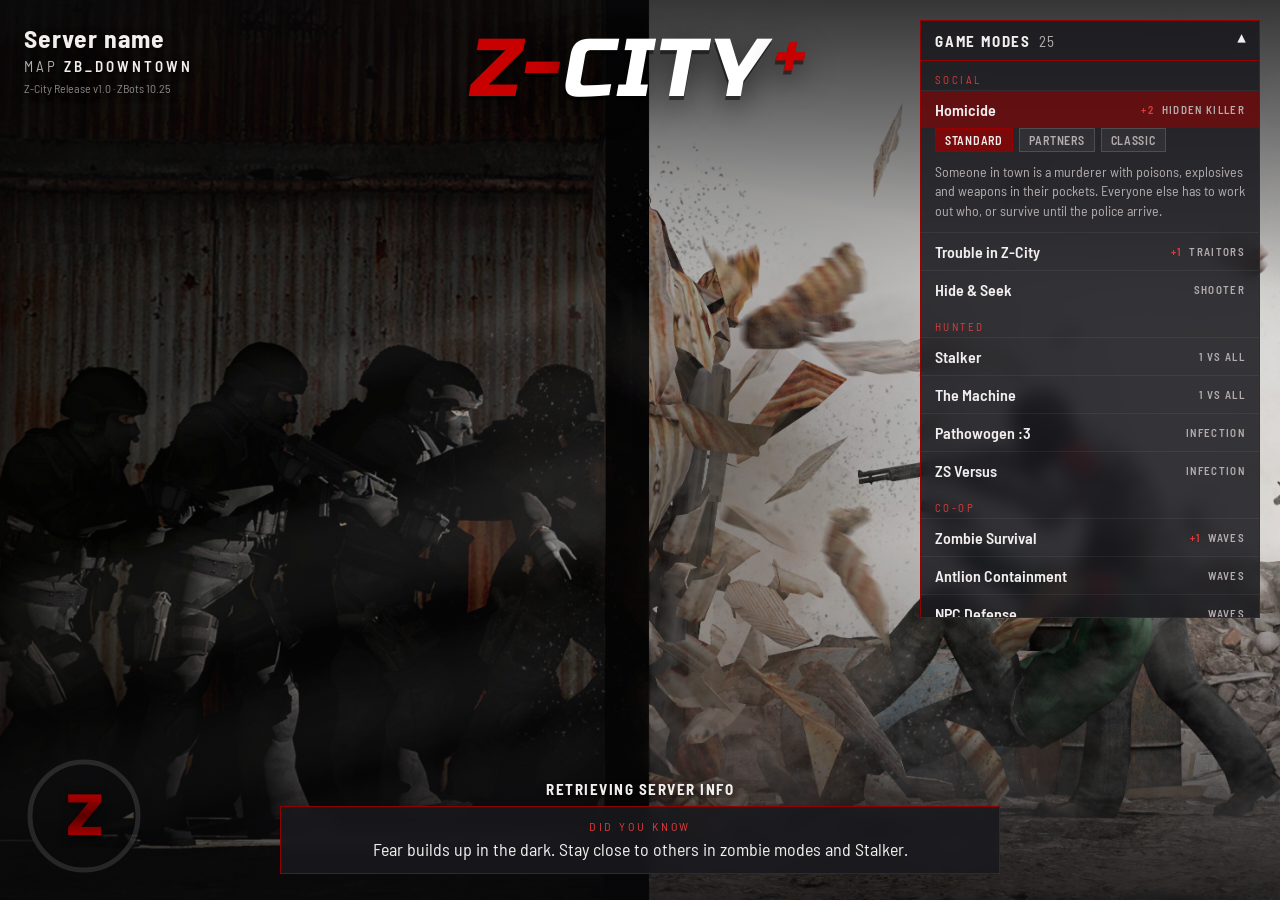
==== commit cf98a198: "Arcade: JSTouhou on low quality, nothing behind moves or blurs while open, smaller window" ====
--- a/index.html
+++ b/index.html
@@ -131,25 +131,49 @@
   position: fixed; z-index: 3;
   top: max(20px, calc(env(safe-area-inset-top, 0px) + 12px));
   right: max(20px, calc(env(safe-area-inset-right, 0px) + 12px));
-  width: 360px; max-width: calc(100vw - 32px); padding: 12px 16px 14px;
-}
-.modes .head { display: flex; justify-content: space-between; font-size: 12px; letter-spacing: 0.24em; text-transform: uppercase; color: var(--hot); }
-.modes .head .num { color: var(--dim); letter-spacing: 0.06em; font-variant-numeric: tabular-nums; }
-.modes .slide { transition: opacity 0.4s ease; }
-.modes .slide.fade { opacity: 0; }
-.modes .group { font-size: 11px; letter-spacing: 0.22em; text-transform: uppercase; color: var(--dim); margin-top: 10px; }
-.modes .name { font-size: 26px; font-weight: 700; line-height: 1.15; margin-top: 2px; }
-.modes .kind { font-size: 12px; letter-spacing: 0.12em; text-transform: uppercase; color: var(--dim); margin-top: 2px; }
-.modes .sub { font-size: 15px; font-weight: 600; font-style: italic; color: var(--hot); margin-top: 6px; }
-.modes .desc { font-size: 15px; line-height: 1.4; color: var(--dim); margin-top: 8px; min-height: 4.2em; }
-
-.mapcard { margin-top: 8px; }
-.mapcard .label { font-size: 12px; letter-spacing: 0.24em; text-transform: uppercase; color: var(--dim); text-shadow: 0 2px 8px rgba(0,0,0,0.9); }
-.mapcard .big { font-size: clamp(24px, 2.4vw, 34px); font-weight: 700; letter-spacing: 0.04em; text-shadow: 0 2px 10px rgba(0,0,0,0.8); word-break: break-all; }
-.mapcard .pic { display: block; width: 280px; max-width: 100%; height: 158px; object-fit: cover; border: 1.5px solid var(--edge); margin-top: 6px; background: #000; }
-.me { margin-top: 10px; padding: 8px 12px; align-self: flex-start; font-size: 14px; color: var(--dim); line-height: 1.45; }
-.me .label { font-size: 12px; letter-spacing: 0.24em; text-transform: uppercase; color: var(--hot); }
-.me b { color: var(--text); font-weight: 600; font-variant-numeric: tabular-nums; }
+  width: 340px; max-width: calc(100vw - 32px);
+}
+.modes > button {
+  width: 100%; display: flex; justify-content: space-between; align-items: center;
+  font: 700 15px var(--ui); letter-spacing: 0.12em; text-transform: uppercase; color: var(--text);
+  padding: 10px 14px; cursor: pointer; transition: background 0.2s;
+}
+.modes > button:hover, .modes > button:focus-visible { background: rgba(150,0,0,0.85); outline: none; }
+.modes > button .num { color: var(--dim); font-weight: 400; letter-spacing: 0.04em; margin-left: 8px; }
+.modes > button .arrow { transition: transform 0.3s ease; display: inline-block; }
+.modes.open > button .arrow { transform: rotate(180deg); }
+.list {
+  margin-top: -1.5px; max-height: 0; overflow: hidden; opacity: 0;
+  transform: translateY(-6px); transition: max-height 0.45s ease, opacity 0.3s ease, transform 0.3s ease, visibility 0.45s;
+  visibility: hidden;
+}
+.modes.open .list { max-height: 62vh; opacity: 1; transform: none; overflow-y: auto; visibility: visible; }
+.group { font-size: 11px; letter-spacing: 0.22em; text-transform: uppercase; color: var(--hot); padding: 12px 14px 4px; }
+.item { border-top: 1px solid rgba(255,255,255,0.06); opacity: 0; transform: translateX(10px); transition: opacity 0.3s ease, transform 0.3s ease; }
+.modes.open .item { opacity: 1; transform: none; }
+.item > button {
+  width: 100%; text-align: left; display: flex; justify-content: space-between; gap: 10px;
+  font: 600 16px var(--ui); color: var(--text); background: none; border: 0; padding: 9px 14px; cursor: pointer;
+  transition: background 0.2s;
+}
+.item > button:hover, .item > button:focus-visible { background: rgba(150,0,0,0.35); outline: none; }
+.item .kind { font-size: 11px; letter-spacing: 0.12em; text-transform: uppercase; color: var(--dim); align-self: center; white-space: nowrap; }
+.item .more { display: grid; grid-template-rows: 0fr; transition: grid-template-rows 0.3s ease; }
+.item .more > div { overflow: hidden; }
+.item .more p { margin: 0; padding: 0 14px 12px; font-size: 14px; line-height: 1.4; color: var(--dim); opacity: 0; transition: opacity 0.3s ease; }
+.item.on .more { grid-template-rows: 1fr; }
+.item.on .more p { opacity: 1; }
+.item .more p.swap { opacity: 0; }
+.subs { display: flex; flex-wrap: wrap; gap: 6px; padding: 0 14px 10px; }
+.subs button {
+  width: auto; display: inline-block; font: 600 12px var(--ui); letter-spacing: 0.06em; text-transform: uppercase;
+  color: var(--dim); background: rgba(255,255,255,0.05); border: 1px solid rgba(255,255,255,0.14); padding: 4px 9px; cursor: pointer;
+  transition: background 0.2s, color 0.2s, border-color 0.2s;
+}
+.subs button:hover, .subs button:focus-visible { color: var(--text); border-color: var(--edge); background: rgba(150,0,0,0.3); outline: none; }
+.subs button.pick, .item.on .subs button.pick { color: var(--text); background: rgba(150,0,0,0.75); border-color: var(--edge); }
+.item .subcount { color: var(--hot); margin-right: 8px; }
+.item.on > button { background: rgba(150,0,0,0.55); }
 
 /* snake */
 .snakebox {
@@ -160,7 +184,10 @@
 .snakebox.open { opacity: 1; visibility: visible; }
 .snakewin { width: min(440px, 100%); transform: scale(0.94); transition: transform 0.3s ease; }
 .snakebox.open .snakewin { transform: none; }
-.snakewin.wide { width: min(1310px, 100%, calc((100vh - 170px) * 4 / 3 + 30px)); }
+.snakewin.wide { width: min(990px, 100%, calc((100vh - 170px) * 4 / 3 + 30px)); backdrop-filter: none; -webkit-backdrop-filter: none; background: rgba(18, 18, 22, 0.97); }
+/* while the arcade is open nothing behind it moves or blurs, so the game gets the whole frame */
+body.arcadeopen .bgstack .slide.show img, body.arcadeopen .bigz, body.arcadeopen .bigz span, body.arcadeopen .ring.rainbowed .done { animation-play-state: paused; }
+body.arcadeopen .panel { backdrop-filter: none; -webkit-backdrop-filter: none; }
 .arcadetabs { display: flex; gap: 6px; padding: 10px 14px 0; }
 .arcadetabs button { font: 700 13px var(--ui); letter-spacing: 0.12em; text-transform: uppercase; color: var(--dim); background: rgba(255,255,255,0.05); border: 1px solid rgba(255,255,255,0.12); padding: 6px 12px; cursor: pointer; }
 .arcadetabs button:hover, .arcadetabs button:focus-visible { color: var(--text); outline: none; border-color: var(--edge); }
@@ -190,8 +217,8 @@
 
 @media (max-width: 760px) {
   .info { max-width: none; right: max(16px, env(safe-area-inset-right, 0px)); left: max(16px, env(safe-area-inset-left, 0px)); top: 112px; align-items: center; text-align: center; }
-  .modes { display: none; }
-  .mapcard .pic { margin-left: auto; margin-right: auto; }
+  .modes { left: max(16px, env(safe-area-inset-left, 0px)); right: max(16px, env(safe-area-inset-right, 0px)); width: auto; top: 210px; }
+  .modes.open .list { max-height: 34vh; }
   .bottom { width: calc(100vw - 32px); bottom: 140px; }
   .loader { left: 50%; transform: translateX(-50%); }
   .ring { width: 96px; height: 96px; }
@@ -199,7 +226,7 @@
 }
 @media (prefers-reduced-motion: reduce) {
   .bgstack .slide.show img, .bigz, .bigz span, .ring.hit .pop, .ring.hit .wave, .ring.rainbowed .done { animation: none; }
-  .modes .slide, .snakebox, .snakewin, .bgstack .slide { transition: none; }
+  .list, .item, .item .more, .snakebox, .snakewin, .bgstack .slide { transition: none; }
 }
 </style>
 </head>
@@ -214,17 +241,8 @@
 
 <div class="info">
   <div class="server" id="server">Connecting&hellip;</div>
+  <div class="map">map <b id="mapname">zb_downtown</b></div>
   <div class="ver">Z-City Release v1.0 &middot; ZBots 10.25</div>
-  <div class="mapcard">
-    <div class="label">Map</div>
-    <div class="big" id="mapname">zb_downtown</div>
-    <img class="pic" id="mappic" alt="" hidden>
-  </div>
-  <div class="me panel" id="me" hidden>
-    <div class="label">You</div>
-    <div>SteamID <b id="mesteam"></b></div>
-    <div>Joining for <b id="metime">0:00</b></div>
-  </div>
 </div>
 
 <main class="loader" aria-label="Loading">
@@ -238,16 +256,10 @@
   </div>
 </main>
 
-<section class="modes panel" id="modes" aria-live="polite">
-  <div class="head"><span>Game modes</span><span class="num" id="modecount"></span></div>
-  <div class="slide" id="modeslide">
-    <div class="group" id="modegroup"></div>
-    <div class="name" id="modename"></div>
-    <div class="kind" id="modekind"></div>
-    <div class="sub" id="modesub" hidden></div>
-    <div class="desc" id="modedesc"></div>
-  </div>
-</section>
+<nav class="modes open" id="modes">
+  <button type="button" class="panel" id="modesbtn" aria-expanded="true" aria-controls="modelist"><span>Game modes<span class="num" id="modecount"></span></span><span class="arrow">&#9662;</span></button>
+  <div class="list panel" id="modelist"></div>
+</nav>
 
 <div class="bottom">
   <div class="status"><span id="status">Retrieving server info</span> <span class="count" id="sub"></span></div>
@@ -326,7 +338,7 @@
   "If the lights go out, you're probably not alone.",
   "Losing a lot? Try losing in a different mode.",
   "Arms Race ends on a revolver. Make the last shot count.",
-  "The arcade is hiding in game too. Click the version number on the Tab menu a few times."
+  "The Z on this screen likes to be clicked. A lot."
 ];
 
 /* backgrounds */
@@ -359,6 +371,7 @@
 }
 /* old slide gets pushed out to the left while the new one slides in from the right */
 function zcNextBackground() {
+  if (document.body.classList.contains("arcadeopen")) return;
   var oldSlide = zcBgImgs[zcBgIndex];
   zcBgIndex = (zcBgIndex + 1) % zcBgImgs.length;
   var newSlide = zcBgImgs[zcBgIndex];
@@ -372,97 +385,95 @@
 }
 zcFindBackground(1);
 
-/* game modes cycle on their own, the loading screen can't be clicked in game */
-var zcModeSlides = [];
-var zcModeCount = 0;
+var zcListBox = document.getElementById("modelist");
+var zcModesBox = document.getElementById("modes");
+var zcOpenItem = null;
+var zcModeTotal = 0;
 for (var g = 0; g < zcModeGroups.length; g++) {
+  var groupLabel = document.createElement("div");
+  groupLabel.className = "group";
+  groupLabel.textContent = zcModeGroups[g].group;
+  zcListBox.appendChild(groupLabel);
   for (var m = 0; m < zcModeGroups[g].modes.length; m++) {
-    var modeInfo = zcModeGroups[g].modes[m];
-    zcModeCount++;
-    zcModeSlides.push({ group: zcModeGroups[g].group, mode: modeInfo, sub: null, number: zcModeCount });
-    if (modeInfo.subs) {
-      for (var c = 0; c < modeInfo.subs.length; c++) {
-        zcModeSlides.push({ group: zcModeGroups[g].group, mode: modeInfo, sub: modeInfo.subs[c], number: zcModeCount });
+    (function (modeInfo, delayMs) {
+      var row = document.createElement("div");
+      row.className = "item";
+      row.style.transitionDelay = delayMs + "ms";
+      var rowBtn = document.createElement("button");
+      rowBtn.type = "button";
+      rowBtn.setAttribute("aria-expanded", "false");
+      var nameSpan = document.createElement("span");
+      nameSpan.textContent = modeInfo.name;
+      var kindSpan = document.createElement("span");
+      kindSpan.className = "kind";
+      kindSpan.textContent = modeInfo.kind;
+      if (modeInfo.subs) {
+        var subCount = document.createElement("span");
+        subCount.className = "subcount";
+        subCount.textContent = "+" + modeInfo.subs.length;
+        kindSpan.insertBefore(subCount, kindSpan.firstChild);
       }
-    }
+      rowBtn.appendChild(nameSpan);
+      rowBtn.appendChild(kindSpan);
+      var moreBox = document.createElement("div");
+      moreBox.className = "more";
+      var moreInner = document.createElement("div");
+      var descText = document.createElement("p");
+      descText.textContent = modeInfo.desc;
+      if (modeInfo.subs) {
+        var subRow = document.createElement("div");
+        subRow.className = "subs";
+        var subChoices = [{ name: "Standard", desc: modeInfo.desc }].concat(modeInfo.subs);
+        for (var c = 0; c < subChoices.length; c++) {
+          (function (subInfo, isFirst) {
+            var subBtn = document.createElement("button");
+            subBtn.type = "button";
+            subBtn.textContent = subInfo.name;
+            if (isFirst) subBtn.className = "pick";
+            subBtn.addEventListener("click", function () {
+              var siblings = subRow.children;
+              for (var k = 0; k < siblings.length; k++) siblings[k].className = "";
+              subBtn.className = "pick";
+              descText.className = "swap";
+              setTimeout(function () {
+                descText.textContent = subInfo.desc;
+                descText.className = "";
+              }, 180);
+            });
+            subRow.appendChild(subBtn);
+          })(subChoices[c], c === 0);
+        }
+        moreInner.appendChild(subRow);
+      }
+      moreInner.appendChild(descText);
+      moreBox.appendChild(moreInner);
+      rowBtn.addEventListener("click", function () {
+        if (zcOpenItem && zcOpenItem !== row) {
+          zcOpenItem.classList.remove("on");
+          zcOpenItem.firstChild.setAttribute("aria-expanded", "false");
+        }
+        var opening = !row.classList.contains("on");
+        row.classList.toggle("on", opening);
+        rowBtn.setAttribute("aria-expanded", opening ? "true" : "false");
+        zcOpenItem = opening ? row : null;
+      });
+      row.appendChild(rowBtn);
+      row.appendChild(moreBox);
+      zcListBox.appendChild(row);
+    })(zcModeGroups[g].modes[m], Math.min(zcModeTotal * 25, 500));
+    zcModeTotal++;
   }
 }
-var zcModeSlideBox = document.getElementById("modeslide");
-var zcModeAt = 0;
-while (true) {
-  zcModeAt = Math.floor(Math.random() * zcModeSlides.length);
-  if (zcModeSlides[zcModeAt].sub === null) break;
-}
-function zcFillMode(slideInfo) {
-  document.getElementById("modecount").textContent = slideInfo.number + " / " + zcModeCount;
-  document.getElementById("modegroup").textContent = slideInfo.group;
-  document.getElementById("modename").textContent = slideInfo.mode.name;
-  document.getElementById("modekind").textContent = slideInfo.mode.kind;
-  var subLine = document.getElementById("modesub");
-  if (slideInfo.sub) {
-    subLine.textContent = slideInfo.sub.name;
-    subLine.hidden = false;
-    document.getElementById("modedesc").textContent = slideInfo.sub.desc;
-  } else {
-    subLine.hidden = true;
-    document.getElementById("modedesc").textContent = slideInfo.mode.desc;
-  }
-}
-/* longer descriptions stay up a bit longer */
-function zcModeWait(slideInfo) {
-  var textLen = slideInfo.sub ? slideInfo.sub.desc.length : slideInfo.mode.desc.length;
-  return Math.min(12000, 5000 + textLen * 40);
-}
-function zcNextMode() {
-  zcModeSlideBox.className = "slide fade";
-  setTimeout(function () {
-    zcModeAt = (zcModeAt + 1) % zcModeSlides.length;
-    zcFillMode(zcModeSlides[zcModeAt]);
-    zcModeSlideBox.className = "slide";
-    setTimeout(zcNextMode, zcModeWait(zcModeSlides[zcModeAt]));
-  }, 400);
-}
-zcFillMode(zcModeSlides[zcModeAt]);
-setTimeout(zcNextMode, zcModeWait(zcModeSlides[zcModeAt]));
-
-/* map picture: maps/<map>.jpg or .png in this repo, then the game's own map thumbnail */
-var zcMapPic = document.getElementById("mappic");
-var zcMapTries = [];
-function zcTryMapPic() {
-  if (zcMapTries.length === 0) { zcMapPic.hidden = true; return; }
-  zcMapPic.src = zcMapTries.shift();
-}
-zcMapPic.onload = function () { zcMapPic.hidden = false; };
-zcMapPic.onerror = zcTryMapPic;
-function zcShowMap(mapName) {
-  document.getElementById("mapname").textContent = mapName;
-  var safeName = encodeURIComponent(mapName);
-  zcMapPic.hidden = true;
-  zcMapTries = ["maps/" + safeName + ".jpg", "maps/" + safeName + ".png", "asset://garrysmod/maps/thumb/" + safeName + ".png"];
-  zcTryMapPic();
-}
-
-/* the joining player: steamid from GameDetails (64-bit) turned into STEAM_0:x:y */
-function zcSteamText(steamId) {
-  var idText = String(steamId);
-  if (!/^\d{17}$/.test(idText)) return idText;
-  var highPart = parseInt(idText.slice(0, 8), 10) - 76561197;
-  var lowPart = parseInt(idText.slice(8), 10) - 960265728;
-  var accountId = highPart * 1000000000 + lowPart;
-  if (accountId < 0) return idText;
-  return "STEAM_0:" + (accountId % 2) + ":" + Math.floor(accountId / 2);
-}
-var zcJoinStart = Date.now();
-function zcShowMe(steamId) {
-  if (!steamId) return;
-  document.getElementById("mesteam").textContent = zcSteamText(steamId);
-  document.getElementById("me").hidden = false;
-}
-setInterval(function () {
-  var secs = Math.floor((Date.now() - zcJoinStart) / 1000);
-  var restSecs = secs % 60;
-  document.getElementById("metime").textContent = Math.floor(secs / 60) + ":" + (restSecs < 10 ? "0" : "") + restSecs;
-}, 1000);
+document.getElementById("modecount").textContent = zcModeTotal;
+zcListBox.querySelector(".item button").click();
+function zcSetModesOpen(isOpen) {
+  zcModesBox.classList.toggle("open", isOpen);
+  document.getElementById("modesbtn").setAttribute("aria-expanded", isOpen ? "true" : "false");
+}
+if (window.innerWidth <= 760) zcSetModesOpen(false);
+document.getElementById("modesbtn").addEventListener("click", function () {
+  zcSetModesOpen(!zcModesBox.classList.contains("open"));
+});
 
 var zcFactBox = document.getElementById("fact");
 var zcFactIndex = Math.floor(Math.random() * zcFacts.length);
@@ -528,12 +539,14 @@
 var zcSnakeBox = document.getElementById("snakebox");
 function zcOpenSnake() {
   zcSnakeBox.classList.add("open");
+  document.body.classList.add("arcadeopen");
   zcSnakeBox.setAttribute("aria-hidden", "false");
   zcShowArcade(zcArcade);
   document.getElementById("snakeclose").focus();
 }
 function zcCloseSnake() {
   zcSnakeBox.classList.remove("open");
+  document.body.classList.remove("arcadeopen");
   zcSnakeBox.setAttribute("aria-hidden", "true");
   zcStopSnake();
   zcStopDanmaku();
@@ -546,8 +559,7 @@
   zcInGame = true;
   if (typeof volume === "number") zcVolume = volume;
   document.getElementById("server").textContent = servername;
-  zcShowMap(mapname);
-  zcShowMe(steamid);
+  document.getElementById("mapname").textContent = mapname;
 }
 function SetStatusChanged(statusText) { zcInGame = true; document.getElementById("status").textContent = statusText.replace(/\.+$/, ""); }
 function SetFilesTotal(total) { zcInGame = true; zcFilesTotal = total; zcDraw(); }
@@ -559,8 +571,6 @@
 setTimeout(function () {
   if (zcInGame) return;
   document.getElementById("server").textContent = "Server name";
-  zcShowMap("zb_downtown");
-  zcShowMe("76561197960287930");
   var tick = 0;
   zcFilesTotal = 186; zcFilesNeeded = 186;
   var fakeLoop = setInterval(function () {
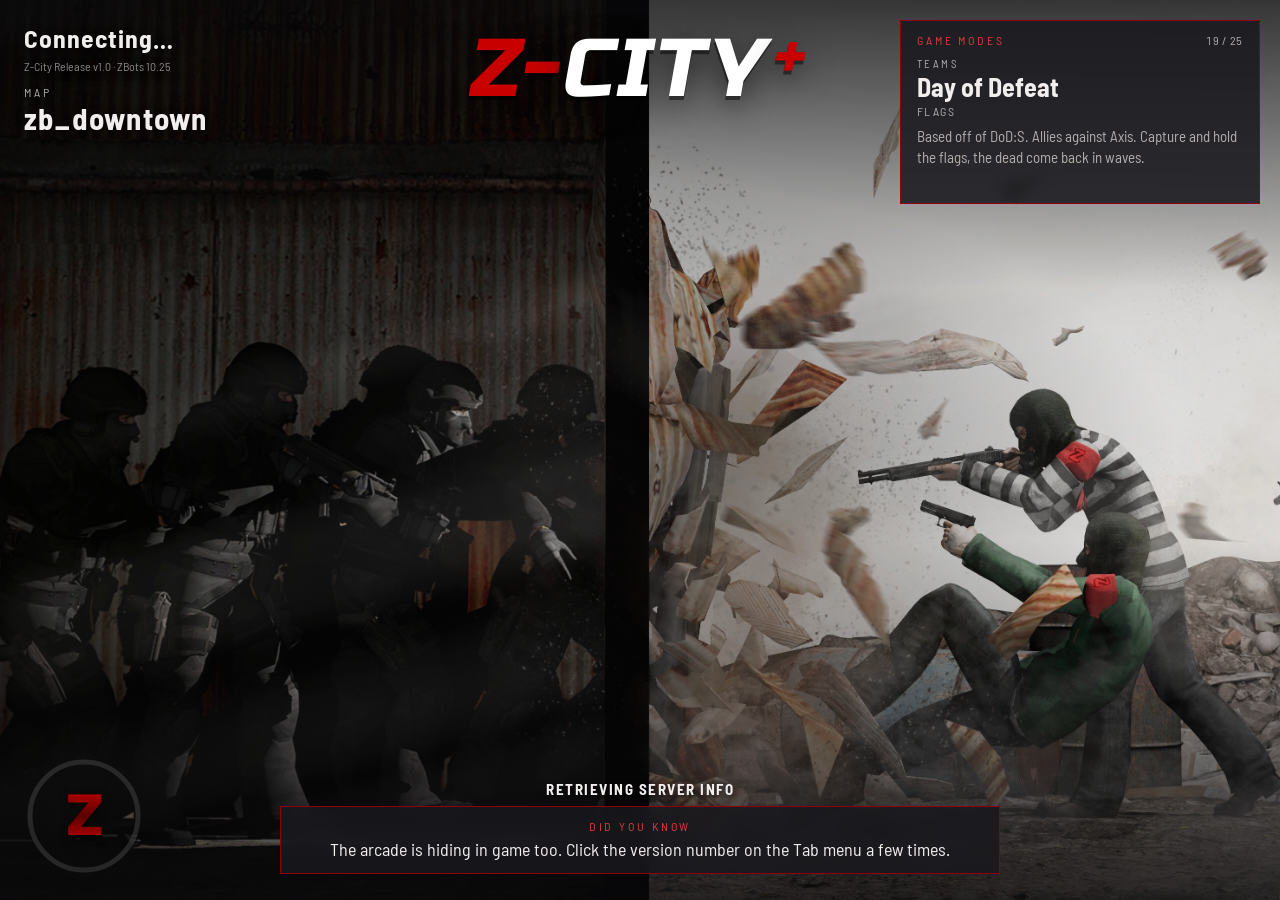
==== commit 2ffd4e6d: "Merge pull request #9 from nonoppeonoonpoe/claude/project-thread-m5ttfi Loading screen works without" ====
--- a/index.html
+++ b/index.html
@@ -131,49 +131,25 @@
   position: fixed; z-index: 3;
   top: max(20px, calc(env(safe-area-inset-top, 0px) + 12px));
   right: max(20px, calc(env(safe-area-inset-right, 0px) + 12px));
-  width: 340px; max-width: calc(100vw - 32px);
-}
-.modes > button {
-  width: 100%; display: flex; justify-content: space-between; align-items: center;
-  font: 700 15px var(--ui); letter-spacing: 0.12em; text-transform: uppercase; color: var(--text);
-  padding: 10px 14px; cursor: pointer; transition: background 0.2s;
-}
-.modes > button:hover, .modes > button:focus-visible { background: rgba(150,0,0,0.85); outline: none; }
-.modes > button .num { color: var(--dim); font-weight: 400; letter-spacing: 0.04em; margin-left: 8px; }
-.modes > button .arrow { transition: transform 0.3s ease; display: inline-block; }
-.modes.open > button .arrow { transform: rotate(180deg); }
-.list {
-  margin-top: -1.5px; max-height: 0; overflow: hidden; opacity: 0;
-  transform: translateY(-6px); transition: max-height 0.45s ease, opacity 0.3s ease, transform 0.3s ease, visibility 0.45s;
-  visibility: hidden;
-}
-.modes.open .list { max-height: 62vh; opacity: 1; transform: none; overflow-y: auto; visibility: visible; }
-.group { font-size: 11px; letter-spacing: 0.22em; text-transform: uppercase; color: var(--hot); padding: 12px 14px 4px; }
-.item { border-top: 1px solid rgba(255,255,255,0.06); opacity: 0; transform: translateX(10px); transition: opacity 0.3s ease, transform 0.3s ease; }
-.modes.open .item { opacity: 1; transform: none; }
-.item > button {
-  width: 100%; text-align: left; display: flex; justify-content: space-between; gap: 10px;
-  font: 600 16px var(--ui); color: var(--text); background: none; border: 0; padding: 9px 14px; cursor: pointer;
-  transition: background 0.2s;
-}
-.item > button:hover, .item > button:focus-visible { background: rgba(150,0,0,0.35); outline: none; }
-.item .kind { font-size: 11px; letter-spacing: 0.12em; text-transform: uppercase; color: var(--dim); align-self: center; white-space: nowrap; }
-.item .more { display: grid; grid-template-rows: 0fr; transition: grid-template-rows 0.3s ease; }
-.item .more > div { overflow: hidden; }
-.item .more p { margin: 0; padding: 0 14px 12px; font-size: 14px; line-height: 1.4; color: var(--dim); opacity: 0; transition: opacity 0.3s ease; }
-.item.on .more { grid-template-rows: 1fr; }
-.item.on .more p { opacity: 1; }
-.item .more p.swap { opacity: 0; }
-.subs { display: flex; flex-wrap: wrap; gap: 6px; padding: 0 14px 10px; }
-.subs button {
-  width: auto; display: inline-block; font: 600 12px var(--ui); letter-spacing: 0.06em; text-transform: uppercase;
-  color: var(--dim); background: rgba(255,255,255,0.05); border: 1px solid rgba(255,255,255,0.14); padding: 4px 9px; cursor: pointer;
-  transition: background 0.2s, color 0.2s, border-color 0.2s;
-}
-.subs button:hover, .subs button:focus-visible { color: var(--text); border-color: var(--edge); background: rgba(150,0,0,0.3); outline: none; }
-.subs button.pick, .item.on .subs button.pick { color: var(--text); background: rgba(150,0,0,0.75); border-color: var(--edge); }
-.item .subcount { color: var(--hot); margin-right: 8px; }
-.item.on > button { background: rgba(150,0,0,0.55); }
+  width: 360px; max-width: calc(100vw - 32px); padding: 12px 16px 14px;
+}
+.modes .head { display: flex; justify-content: space-between; font-size: 12px; letter-spacing: 0.24em; text-transform: uppercase; color: var(--hot); }
+.modes .head .num { color: var(--dim); letter-spacing: 0.06em; font-variant-numeric: tabular-nums; }
+.modes .slide { transition: opacity 0.4s ease; }
+.modes .slide.fade { opacity: 0; }
+.modes .group { font-size: 11px; letter-spacing: 0.22em; text-transform: uppercase; color: var(--dim); margin-top: 10px; }
+.modes .name { font-size: 26px; font-weight: 700; line-height: 1.15; margin-top: 2px; }
+.modes .kind { font-size: 12px; letter-spacing: 0.12em; text-transform: uppercase; color: var(--dim); margin-top: 2px; }
+.modes .sub { font-size: 15px; font-weight: 600; font-style: italic; color: var(--hot); margin-top: 6px; }
+.modes .desc { font-size: 15px; line-height: 1.4; color: var(--dim); margin-top: 8px; min-height: 4.2em; }
+
+.mapcard { margin-top: 8px; }
+.mapcard .label { font-size: 12px; letter-spacing: 0.24em; text-transform: uppercase; color: var(--dim); text-shadow: 0 2px 8px rgba(0,0,0,0.9); }
+.mapcard .big { font-size: clamp(24px, 2.4vw, 34px); font-weight: 700; letter-spacing: 0.04em; text-shadow: 0 2px 10px rgba(0,0,0,0.8); word-break: break-all; }
+.mapcard .pic { display: block; width: 280px; max-width: 100%; height: 158px; object-fit: cover; border: 1.5px solid var(--edge); margin-top: 6px; background: #000; }
+.me { margin-top: 10px; padding: 8px 12px; align-self: flex-start; font-size: 14px; color: var(--dim); line-height: 1.45; }
+.me .label { font-size: 12px; letter-spacing: 0.24em; text-transform: uppercase; color: var(--hot); }
+.me b { color: var(--text); font-weight: 600; font-variant-numeric: tabular-nums; }
 
 /* snake */
 .snakebox {
@@ -217,8 +193,8 @@
 
 @media (max-width: 760px) {
   .info { max-width: none; right: max(16px, env(safe-area-inset-right, 0px)); left: max(16px, env(safe-area-inset-left, 0px)); top: 112px; align-items: center; text-align: center; }
-  .modes { left: max(16px, env(safe-area-inset-left, 0px)); right: max(16px, env(safe-area-inset-right, 0px)); width: auto; top: 210px; }
-  .modes.open .list { max-height: 34vh; }
+  .modes { display: none; }
+  .mapcard .pic { margin-left: auto; margin-right: auto; }
   .bottom { width: calc(100vw - 32px); bottom: 140px; }
   .loader { left: 50%; transform: translateX(-50%); }
   .ring { width: 96px; height: 96px; }
@@ -226,7 +202,7 @@
 }
 @media (prefers-reduced-motion: reduce) {
   .bgstack .slide.show img, .bigz, .bigz span, .ring.hit .pop, .ring.hit .wave, .ring.rainbowed .done { animation: none; }
-  .list, .item, .item .more, .snakebox, .snakewin, .bgstack .slide { transition: none; }
+  .modes .slide, .snakebox, .snakewin, .bgstack .slide { transition: none; }
 }
 </style>
 </head>
@@ -241,8 +217,17 @@
 
 <div class="info">
   <div class="server" id="server">Connecting&hellip;</div>
-  <div class="map">map <b id="mapname">zb_downtown</b></div>
   <div class="ver">Z-City Release v1.0 &middot; ZBots 10.25</div>
+  <div class="mapcard">
+    <div class="label">Map</div>
+    <div class="big" id="mapname">zb_downtown</div>
+    <img class="pic" id="mappic" alt="" hidden>
+  </div>
+  <div class="me panel" id="me" hidden>
+    <div class="label">You</div>
+    <div>SteamID <b id="mesteam"></b></div>
+    <div>Joining for <b id="metime">0:00</b></div>
+  </div>
 </div>
 
 <main class="loader" aria-label="Loading">
@@ -256,10 +241,16 @@
   </div>
 </main>
 
-<nav class="modes open" id="modes">
-  <button type="button" class="panel" id="modesbtn" aria-expanded="true" aria-controls="modelist"><span>Game modes<span class="num" id="modecount"></span></span><span class="arrow">&#9662;</span></button>
-  <div class="list panel" id="modelist"></div>
-</nav>
+<section class="modes panel" id="modes" aria-live="polite">
+  <div class="head"><span>Game modes</span><span class="num" id="modecount"></span></div>
+  <div class="slide" id="modeslide">
+    <div class="group" id="modegroup"></div>
+    <div class="name" id="modename"></div>
+    <div class="kind" id="modekind"></div>
+    <div class="sub" id="modesub" hidden></div>
+    <div class="desc" id="modedesc"></div>
+  </div>
+</section>
 
 <div class="bottom">
   <div class="status"><span id="status">Retrieving server info</span> <span class="count" id="sub"></span></div>
@@ -338,7 +329,7 @@
   "If the lights go out, you're probably not alone.",
   "Losing a lot? Try losing in a different mode.",
   "Arms Race ends on a revolver. Make the last shot count.",
-  "The Z on this screen likes to be clicked. A lot."
+  "The arcade is hiding in game too. Click the version number on the Tab menu a few times."
 ];
 
 /* backgrounds */
@@ -385,95 +376,97 @@
 }
 zcFindBackground(1);
 
-var zcListBox = document.getElementById("modelist");
-var zcModesBox = document.getElementById("modes");
-var zcOpenItem = null;
-var zcModeTotal = 0;
+/* game modes cycle on their own, the loading screen can't be clicked in game */
+var zcModeSlides = [];
+var zcModeCount = 0;
 for (var g = 0; g < zcModeGroups.length; g++) {
-  var groupLabel = document.createElement("div");
-  groupLabel.className = "group";
-  groupLabel.textContent = zcModeGroups[g].group;
-  zcListBox.appendChild(groupLabel);
   for (var m = 0; m < zcModeGroups[g].modes.length; m++) {
-    (function (modeInfo, delayMs) {
-      var row = document.createElement("div");
-      row.className = "item";
-      row.style.transitionDelay = delayMs + "ms";
-      var rowBtn = document.createElement("button");
-      rowBtn.type = "button";
-      rowBtn.setAttribute("aria-expanded", "false");
-      var nameSpan = document.createElement("span");
-      nameSpan.textContent = modeInfo.name;
-      var kindSpan = document.createElement("span");
-      kindSpan.className = "kind";
-      kindSpan.textContent = modeInfo.kind;
-      if (modeInfo.subs) {
-        var subCount = document.createElement("span");
-        subCount.className = "subcount";
-        subCount.textContent = "+" + modeInfo.subs.length;
-        kindSpan.insertBefore(subCount, kindSpan.firstChild);
+    var modeInfo = zcModeGroups[g].modes[m];
+    zcModeCount++;
+    zcModeSlides.push({ group: zcModeGroups[g].group, mode: modeInfo, sub: null, number: zcModeCount });
+    if (modeInfo.subs) {
+      for (var c = 0; c < modeInfo.subs.length; c++) {
+        zcModeSlides.push({ group: zcModeGroups[g].group, mode: modeInfo, sub: modeInfo.subs[c], number: zcModeCount });
       }
-      rowBtn.appendChild(nameSpan);
-      rowBtn.appendChild(kindSpan);
-      var moreBox = document.createElement("div");
-      moreBox.className = "more";
-      var moreInner = document.createElement("div");
-      var descText = document.createElement("p");
-      descText.textContent = modeInfo.desc;
-      if (modeInfo.subs) {
-        var subRow = document.createElement("div");
-        subRow.className = "subs";
-        var subChoices = [{ name: "Standard", desc: modeInfo.desc }].concat(modeInfo.subs);
-        for (var c = 0; c < subChoices.length; c++) {
-          (function (subInfo, isFirst) {
-            var subBtn = document.createElement("button");
-            subBtn.type = "button";
-            subBtn.textContent = subInfo.name;
-            if (isFirst) subBtn.className = "pick";
-            subBtn.addEventListener("click", function () {
-              var siblings = subRow.children;
-              for (var k = 0; k < siblings.length; k++) siblings[k].className = "";
-              subBtn.className = "pick";
-              descText.className = "swap";
-              setTimeout(function () {
-                descText.textContent = subInfo.desc;
-                descText.className = "";
-              }, 180);
-            });
-            subRow.appendChild(subBtn);
-          })(subChoices[c], c === 0);
-        }
-        moreInner.appendChild(subRow);
-      }
-      moreInner.appendChild(descText);
-      moreBox.appendChild(moreInner);
-      rowBtn.addEventListener("click", function () {
-        if (zcOpenItem && zcOpenItem !== row) {
-          zcOpenItem.classList.remove("on");
-          zcOpenItem.firstChild.setAttribute("aria-expanded", "false");
-        }
-        var opening = !row.classList.contains("on");
-        row.classList.toggle("on", opening);
-        rowBtn.setAttribute("aria-expanded", opening ? "true" : "false");
-        zcOpenItem = opening ? row : null;
-      });
-      row.appendChild(rowBtn);
-      row.appendChild(moreBox);
-      zcListBox.appendChild(row);
-    })(zcModeGroups[g].modes[m], Math.min(zcModeTotal * 25, 500));
-    zcModeTotal++;
+    }
   }
 }
-document.getElementById("modecount").textContent = zcModeTotal;
-zcListBox.querySelector(".item button").click();
-function zcSetModesOpen(isOpen) {
-  zcModesBox.classList.toggle("open", isOpen);
-  document.getElementById("modesbtn").setAttribute("aria-expanded", isOpen ? "true" : "false");
-}
-if (window.innerWidth <= 760) zcSetModesOpen(false);
-document.getElementById("modesbtn").addEventListener("click", function () {
-  zcSetModesOpen(!zcModesBox.classList.contains("open"));
-});
+var zcModeSlideBox = document.getElementById("modeslide");
+var zcModeAt = 0;
+while (true) {
+  zcModeAt = Math.floor(Math.random() * zcModeSlides.length);
+  if (zcModeSlides[zcModeAt].sub === null) break;
+}
+function zcFillMode(slideInfo) {
+  document.getElementById("modecount").textContent = slideInfo.number + " / " + zcModeCount;
+  document.getElementById("modegroup").textContent = slideInfo.group;
+  document.getElementById("modename").textContent = slideInfo.mode.name;
+  document.getElementById("modekind").textContent = slideInfo.mode.kind;
+  var subLine = document.getElementById("modesub");
+  if (slideInfo.sub) {
+    subLine.textContent = slideInfo.sub.name;
+    subLine.hidden = false;
+    document.getElementById("modedesc").textContent = slideInfo.sub.desc;
+  } else {
+    subLine.hidden = true;
+    document.getElementById("modedesc").textContent = slideInfo.mode.desc;
+  }
+}
+/* longer descriptions stay up a bit longer */
+function zcModeWait(slideInfo) {
+  var textLen = slideInfo.sub ? slideInfo.sub.desc.length : slideInfo.mode.desc.length;
+  return Math.min(12000, 5000 + textLen * 40);
+}
+function zcNextMode() {
+  zcModeSlideBox.className = "slide fade";
+  setTimeout(function () {
+    zcModeAt = (zcModeAt + 1) % zcModeSlides.length;
+    zcFillMode(zcModeSlides[zcModeAt]);
+    zcModeSlideBox.className = "slide";
+    setTimeout(zcNextMode, zcModeWait(zcModeSlides[zcModeAt]));
+  }, 400);
+}
+zcFillMode(zcModeSlides[zcModeAt]);
+setTimeout(zcNextMode, zcModeWait(zcModeSlides[zcModeAt]));
+
+/* map picture: maps/<map>.jpg or .png in this repo, then the game's own map thumbnail */
+var zcMapPic = document.getElementById("mappic");
+var zcMapTries = [];
+function zcTryMapPic() {
+  if (zcMapTries.length === 0) { zcMapPic.hidden = true; return; }
+  zcMapPic.src = zcMapTries.shift();
+}
+zcMapPic.onload = function () { zcMapPic.hidden = false; };
+zcMapPic.onerror = zcTryMapPic;
+function zcShowMap(mapName) {
+  document.getElementById("mapname").textContent = mapName;
+  var safeName = encodeURIComponent(mapName);
+  zcMapPic.hidden = true;
+  zcMapTries = ["maps/" + safeName + ".jpg", "maps/" + safeName + ".png", "asset://garrysmod/maps/thumb/" + safeName + ".png"];
+  zcTryMapPic();
+}
+
+/* the joining player: steamid from GameDetails (64-bit) turned into STEAM_0:x:y */
+function zcSteamText(steamId) {
+  var idText = String(steamId);
+  if (!/^\d{17}$/.test(idText)) return idText;
+  var highPart = parseInt(idText.slice(0, 8), 10) - 76561197;
+  var lowPart = parseInt(idText.slice(8), 10) - 960265728;
+  var accountId = highPart * 1000000000 + lowPart;
+  if (accountId < 0) return idText;
+  return "STEAM_0:" + (accountId % 2) + ":" + Math.floor(accountId / 2);
+}
+var zcJoinStart = Date.now();
+function zcShowMe(steamId) {
+  if (!steamId) return;
+  document.getElementById("mesteam").textContent = zcSteamText(steamId);
+  document.getElementById("me").hidden = false;
+}
+setInterval(function () {
+  var secs = Math.floor((Date.now() - zcJoinStart) / 1000);
+  var restSecs = secs % 60;
+  document.getElementById("metime").textContent = Math.floor(secs / 60) + ":" + (restSecs < 10 ? "0" : "") + restSecs;
+}, 1000);
 
 var zcFactBox = document.getElementById("fact");
 var zcFactIndex = Math.floor(Math.random() * zcFacts.length);
@@ -559,7 +552,8 @@
   zcInGame = true;
   if (typeof volume === "number") zcVolume = volume;
   document.getElementById("server").textContent = servername;
-  document.getElementById("mapname").textContent = mapname;
+  zcShowMap(mapname);
+  zcShowMe(steamid);
 }
 function SetStatusChanged(statusText) { zcInGame = true; document.getElementById("status").textContent = statusText.replace(/\.+$/, ""); }
 function SetFilesTotal(total) { zcInGame = true; zcFilesTotal = total; zcDraw(); }
@@ -571,6 +565,8 @@
 setTimeout(function () {
   if (zcInGame) return;
   document.getElementById("server").textContent = "Server name";
+  zcShowMap("zb_downtown");
+  zcShowMe("76561197960287930");
   var tick = 0;
   zcFilesTotal = 186; zcFilesNeeded = 186;
   var fakeLoop = setInterval(function () {
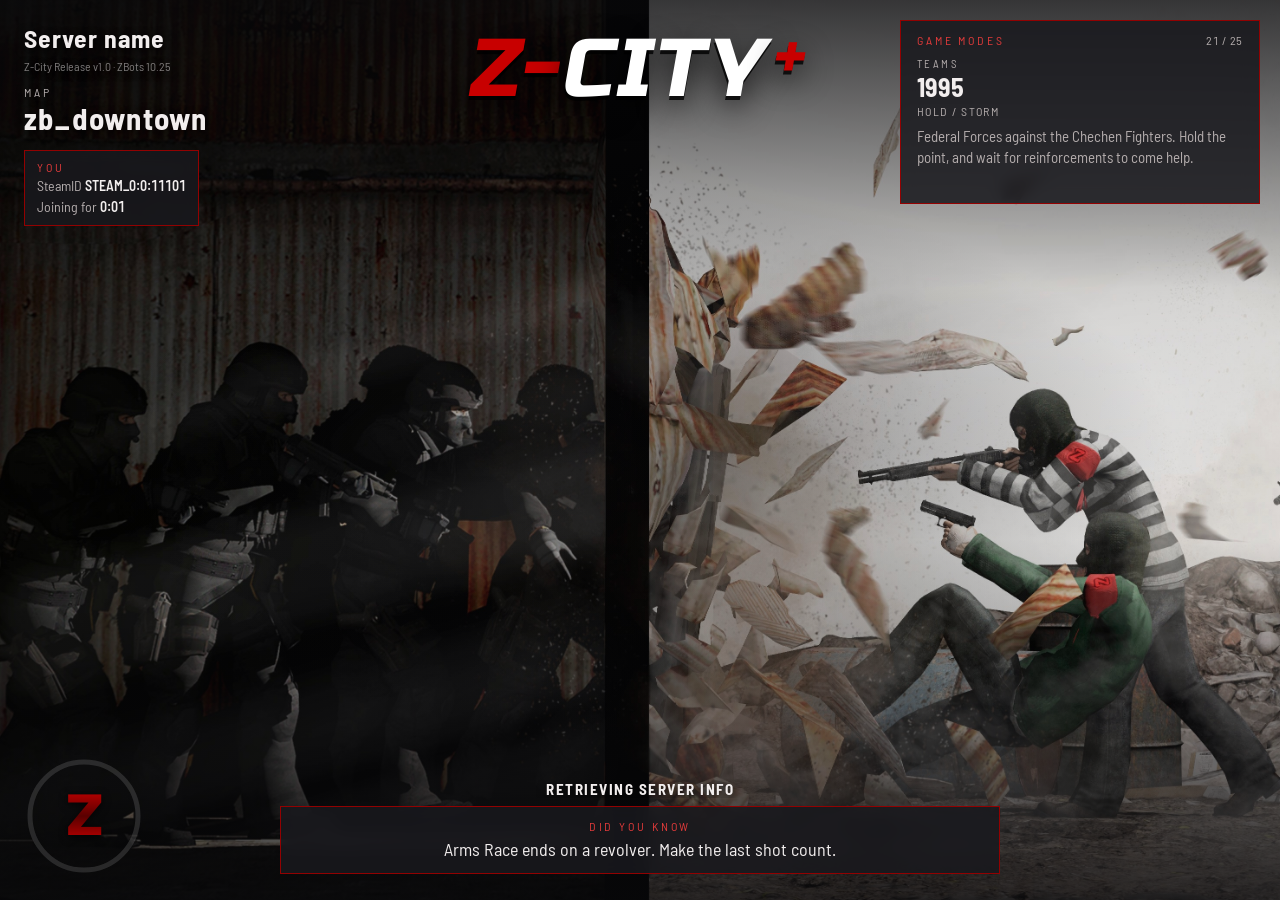
==== commit 5377c84e: "config.js for the loading screen and MOTD, three themes, URL overrides, plain example config" ====
--- a/index.html
+++ b/index.html
@@ -16,13 +16,30 @@
   --dim: #b4adad;
   --ui: "Bahnschrift", "Barlow Semi Condensed", "Arial Narrow", sans-serif;
   --logo: "Russo One", "Bahnschrift", "Arial Black", sans-serif;
+  --bg: #0b0b0e;
+  --panel-solid: rgba(18, 18, 22, 0.97);
+  --red-dark: #5a0000;
+  --glow: rgba(200, 0, 0, 0.6);
+  --hover: rgba(150, 0, 0, 0.3);
+  --active: rgba(150, 0, 0, 0.6);
+  --pick: rgba(150, 0, 0, 0.75);
+  --tab-mark: #ff3b3b;
+  --bind: #e8b04a;
+  --bind-line: rgba(232, 176, 74, 0.5);
+  --logo-main: #ffffff;
+  --line: rgba(255, 255, 255, 0.08);
+  --chip: rgba(255, 255, 255, 0.05);
+  --chip-line: rgba(255, 255, 255, 0.13);
+  --faint: rgba(242, 238, 238, 0.5);
+  --shadow: rgba(0, 0, 0, 0.8);
+  --shade-rgb: 8, 8, 10;
   color-scheme: dark;
 }
 html, body { height: 100%; margin: 0; }
-body { background: #0b0b0e; color: var(--text); font-family: var(--ui); overflow: hidden; }
+body { background: var(--bg); color: var(--text); font-family: var(--ui); overflow: hidden; }
 [hidden] { display: none !important; }
 
-.bgstack { position: fixed; top: 0; right: 0; bottom: 0; left: 0; overflow: hidden; background: #0b0b0e; }
+.bgstack { position: fixed; top: 0; right: 0; bottom: 0; left: 0; overflow: hidden; background: var(--bg); }
 .bgstack .slide {
   position: absolute; top: 0; right: 0; bottom: 0; left: 0; overflow: hidden;
   transform: translateX(100%); visibility: hidden;
@@ -33,6 +50,11 @@
 .bgstack .slide.show { transform: translateX(0); visibility: visible; }
 .bgstack .slide.out { transform: translateX(-100%); visibility: visible; }
 .bgstack .slide.park { transition: none; }
+.bgstack.fade .slide { transform: none; opacity: 0; transition: opacity 1.4s ease; }
+.bgstack.fade .slide.show { opacity: 1; }
+.bgstack.fade .slide.out { opacity: 0; }
+.bgstack.fade .slide.park { transition: none; visibility: hidden; }
+.bgstack.none .slide, .bgstack.none .slide.first { transition: none; }
 .bgstack img {
   position: absolute; top: 0; right: 0; bottom: 0; left: 0; width: 100%; height: 100%; max-width: none;
   object-fit: cover; object-position: 45% 50%;
@@ -43,8 +65,8 @@
 .shade {
   position: fixed; top: 0; right: 0; bottom: 0; left: 0; pointer-events: none;
   background:
-    linear-gradient(180deg, rgba(8,8,10,0.78) 0%, rgba(8,8,10,0.15) 32%, rgba(8,8,10,0.1) 60%, rgba(8,8,10,0.82) 100%),
-    radial-gradient(60% 45% at 50% 52%, rgba(8,8,10,0.45), transparent 70%);
+    linear-gradient(180deg, rgba(var(--shade-rgb),0.78) 0%, rgba(var(--shade-rgb),0.15) 32%, rgba(var(--shade-rgb),0.1) 60%, rgba(var(--shade-rgb),0.82) 100%),
+    radial-gradient(60% 45% at 50% 52%, rgba(var(--shade-rgb),0.45), transparent 70%);
 }
 
 .top {
@@ -56,11 +78,13 @@
 .logo {
   font-family: var(--logo); font-size: clamp(44px, 6.4vw, 92px); line-height: 1;
   letter-spacing: 0.04em; transform: skewX(-10deg); white-space: nowrap;
-  text-shadow: 0 4px 0 rgba(0,0,0,0.45), 0 10px 30px rgba(0,0,0,0.6);
+  text-shadow: 0 4px 0 var(--shadow), 0 10px 30px var(--shadow);
 }
 .logo .z { color: var(--red); }
-.logo .c { color: #ffffff; }
+.logo .c { color: var(--logo-main); }
 .logo .plus { color: var(--red); font-size: 0.72em; vertical-align: 0.32em; margin-left: 0.06em; }
+.logo.haspic { transform: none; }
+.logo .logoimg { display: block; max-height: clamp(60px, 9vw, 120px); max-width: 60vw; filter: drop-shadow(0 6px 18px var(--shadow)); }
 
 .info {
   position: fixed; z-index: 2; display: flex; flex-direction: column; gap: 4px;
@@ -68,10 +92,10 @@
   left: max(24px, calc(env(safe-area-inset-left, 0px) + 12px));
   max-width: calc(50vw - 220px);
 }
-.server { font-size: clamp(20px, 2vw, 28px); font-weight: 700; letter-spacing: 0.04em; text-shadow: 0 2px 10px rgba(0,0,0,0.8); }
-.map { font-size: 15px; letter-spacing: 0.2em; text-transform: uppercase; color: var(--dim); text-shadow: 0 2px 8px rgba(0,0,0,0.9); }
+.server { font-size: clamp(20px, 2vw, 28px); font-weight: 700; letter-spacing: 0.04em; text-shadow: 0 2px 10px var(--shadow); }
+.map { font-size: 15px; letter-spacing: 0.2em; text-transform: uppercase; color: var(--dim); text-shadow: 0 2px 8px var(--shadow); }
 .map b { color: var(--text); font-weight: 600; }
-.ver { font-size: 12px; color: rgba(242,238,238,0.55); text-shadow: 0 2px 8px rgba(0,0,0,0.9); margin-top: 2px; }
+.ver { font-size: 12px; color: var(--faint); text-shadow: 0 2px 8px var(--shadow); margin-top: 2px; }
 
 .loader {
   position: fixed; z-index: 2;
@@ -81,8 +105,8 @@
 .ring { position: relative; width: 120px; height: 120px; cursor: pointer; -webkit-tap-highlight-color: transparent; }
 .ring:focus-visible { outline: 2px solid var(--hot); outline-offset: 4px; border-radius: 50%; }
 .ring svg { position: absolute; top: 0; right: 0; bottom: 0; left: 0; width: 100%; height: 100%; }
-.ring .track { fill: none; stroke: rgba(255,255,255,0.12); stroke-width: 5; }
-.ring .done { fill: none; stroke: var(--red); stroke-width: 5; transform: rotate(-90deg); transform-origin: 50% 50%; transition: stroke-dashoffset 0.35s ease; filter: drop-shadow(0 0 4px rgba(200,0,0,0.6)); }
+.ring .track { fill: none; stroke: var(--chip-line); stroke-width: 5; }
+.ring .done { fill: none; stroke: var(--red); stroke-width: 5; transform: rotate(-90deg); transform-origin: 50% 50%; transition: stroke-dashoffset 0.35s ease; filter: drop-shadow(0 0 4px var(--glow)); }
 .ring .pop { position: absolute; top: 0; right: 0; bottom: 0; left: 0; display: grid; place-items: center; }
 .bigz {
   position: absolute; top: 0; right: 0; bottom: 0; left: 0; display: grid; place-items: center;
@@ -91,11 +115,11 @@
 }
 .bigz span {
   display: block; padding: 0 4px;
-  background: linear-gradient(0deg, #c80000 0%, #5a0000 25%, #c80000 50%, #5a0000 75%, #c80000 100%);
+  background: linear-gradient(0deg, var(--red) 0%, var(--red-dark) 25%, var(--red) 50%, var(--red-dark) 75%, var(--red) 100%);
   background-size: 100% 200%;
   -webkit-background-clip: text; background-clip: text; color: transparent;
   animation: zrise 1.6s linear infinite;
-  filter: drop-shadow(0 2px 4px rgba(0,0,0,0.7));
+  filter: drop-shadow(0 2px 4px var(--shadow));
 }
 .bigz span.rainbow {
   position: absolute; opacity: 0; transition: opacity 1.5s ease;
@@ -111,7 +135,7 @@
 .ring.rainbowed .wave { border-color: #ffe11f; }
 @keyframes zturn { to { transform: rotate(360deg); } }
 @keyframes zrise { from { background-position: 0 0%; } to { background-position: 0 -200%; } }
-@keyframes hue { to { filter: hue-rotate(360deg) drop-shadow(0 0 4px rgba(200,0,0,0.6)); } }
+@keyframes hue { to { filter: hue-rotate(360deg) drop-shadow(0 0 4px var(--glow)); } }
 @keyframes zpop { 0% { transform: scale(1); } 35% { transform: scale(1.3) rotate(-12deg); } 100% { transform: scale(1); } }
 @keyframes wave { from { opacity: 0.9; transform: scale(0.9); } to { opacity: 0; transform: scale(1.6); } }
 
@@ -119,7 +143,7 @@
   position: fixed; left: 50%; bottom: max(26px, calc(env(safe-area-inset-bottom, 0px) + 12px)); transform: translateX(-50%); z-index: 2;
   width: min(720px, calc(100vw - 340px)); display: flex; flex-direction: column; gap: 8px;
 }
-.status { font-size: 15px; font-weight: 700; letter-spacing: 0.1em; text-transform: uppercase; text-shadow: 0 2px 8px rgba(0,0,0,0.9); text-align: center; white-space: nowrap; overflow: hidden; text-overflow: ellipsis; }
+.status { font-size: 15px; font-weight: 700; letter-spacing: 0.1em; text-transform: uppercase; text-shadow: 0 2px 8px var(--shadow); text-align: center; white-space: nowrap; overflow: hidden; text-overflow: ellipsis; }
 .status .count { color: var(--dim); font-weight: 400; letter-spacing: 0.04em; text-transform: none; font-variant-numeric: tabular-nums; }
 .panel { background: var(--panel); border: 1.5px solid var(--edge); backdrop-filter: blur(8px); -webkit-backdrop-filter: blur(8px); box-sizing: border-box; }
 .facts { padding: 12px 20px; text-align: center; }
@@ -144,8 +168,8 @@
 .modes .desc { font-size: 15px; line-height: 1.4; color: var(--dim); margin-top: 8px; min-height: 4.2em; }
 
 .mapcard { margin-top: 8px; }
-.mapcard .label { font-size: 12px; letter-spacing: 0.24em; text-transform: uppercase; color: var(--dim); text-shadow: 0 2px 8px rgba(0,0,0,0.9); }
-.mapcard .big { font-size: clamp(24px, 2.4vw, 34px); font-weight: 700; letter-spacing: 0.04em; text-shadow: 0 2px 10px rgba(0,0,0,0.8); word-break: break-all; }
+.mapcard .label { font-size: 12px; letter-spacing: 0.24em; text-transform: uppercase; color: var(--dim); text-shadow: 0 2px 8px var(--shadow); }
+.mapcard .big { font-size: clamp(24px, 2.4vw, 34px); font-weight: 700; letter-spacing: 0.04em; text-shadow: 0 2px 10px var(--shadow); word-break: break-all; }
 .mapcard .pic { display: block; width: 280px; max-width: 100%; height: 158px; object-fit: cover; border: 1.5px solid var(--edge); margin-top: 6px; background: #000; }
 .me { margin-top: 10px; padding: 8px 12px; align-self: flex-start; font-size: 14px; color: var(--dim); line-height: 1.45; }
 .me .label { font-size: 12px; letter-spacing: 0.24em; text-transform: uppercase; color: var(--hot); }
@@ -154,38 +178,38 @@
 /* snake */
 .snakebox {
   position: fixed; z-index: 10; top: 0; right: 0; bottom: 0; left: 0; display: grid; place-items: center;
-  background: rgba(5,5,8,0.55); opacity: 0; visibility: hidden; transition: opacity 0.3s ease, visibility 0.3s;
+  background: rgba(var(--shade-rgb),0.55); opacity: 0; visibility: hidden; transition: opacity 0.3s ease, visibility 0.3s;
   padding-left: max(16px, env(safe-area-inset-left, 0px)); padding-right: max(16px, env(safe-area-inset-right, 0px));
 }
 .snakebox.open { opacity: 1; visibility: visible; }
 .snakewin { width: min(440px, 100%); transform: scale(0.94); transition: transform 0.3s ease; }
 .snakebox.open .snakewin { transform: none; }
-.snakewin.wide { width: min(990px, 100%, calc((100vh - 170px) * 4 / 3 + 30px)); backdrop-filter: none; -webkit-backdrop-filter: none; background: rgba(18, 18, 22, 0.97); }
+.snakewin.wide { width: min(990px, 100%, calc((100vh - 170px) * 4 / 3 + 30px)); backdrop-filter: none; -webkit-backdrop-filter: none; background: var(--panel-solid); }
 /* while the arcade is open nothing behind it moves or blurs, so the game gets the whole frame */
 body.arcadeopen .bgstack .slide.show img, body.arcadeopen .bigz, body.arcadeopen .bigz span, body.arcadeopen .ring.rainbowed .done { animation-play-state: paused; }
 body.arcadeopen .panel { backdrop-filter: none; -webkit-backdrop-filter: none; }
 .arcadetabs { display: flex; gap: 6px; padding: 10px 14px 0; }
-.arcadetabs button { font: 700 13px var(--ui); letter-spacing: 0.12em; text-transform: uppercase; color: var(--dim); background: rgba(255,255,255,0.05); border: 1px solid rgba(255,255,255,0.12); padding: 6px 12px; cursor: pointer; }
+.arcadetabs button { font: 700 13px var(--ui); letter-spacing: 0.12em; text-transform: uppercase; color: var(--dim); background: var(--chip); border: 1px solid var(--chip-line); padding: 6px 12px; cursor: pointer; }
 .arcadetabs button:hover, .arcadetabs button:focus-visible { color: var(--text); outline: none; border-color: var(--edge); }
-.arcadetabs button.on { color: var(--text); background: rgba(150,0,0,0.75); border-color: var(--edge); }
+.arcadetabs button.on { color: var(--text); background: var(--pick); border-color: var(--edge); }
 .danmakubody { padding: 14px; display: flex; flex-direction: column; gap: 10px; align-items: center; }
-.danmakuframe { position: relative; width: 100%; height: 0; padding-bottom: 75%; overflow: hidden; background: #000; outline: 1px solid rgba(255,255,255,0.08); }
+.danmakuframe { position: relative; width: 100%; height: 0; padding-bottom: 75%; overflow: hidden; background: #000; outline: 1px solid var(--line); }
 .danmakuframe iframe { position: absolute; top: 0; left: 0; width: 100%; height: 100%; border: 0; }
 .danmakuhint { font-size: 13px; color: var(--dim); text-align: center; }
 .danmakuhint a { color: var(--hot); }
-.snakehead { display: flex; justify-content: space-between; align-items: center; padding: 10px 14px; border-bottom: 1px solid rgba(255,255,255,0.08); }
+.snakehead { display: flex; justify-content: space-between; align-items: center; padding: 10px 14px; border-bottom: 1px solid var(--line); }
 .snaketitle { font-family: var(--logo); font-size: 22px; transform: skewX(-10deg); }
 .snaketitle .r { background: linear-gradient(90deg, #ff2a2a, #ff9a1f, #ffe11f, #36d65a, #2fa8ff, #9a4dff); -webkit-background-clip: text; background-clip: text; color: transparent; }
 .snakehead button { font: 700 18px var(--ui); color: var(--text); background: none; border: 1.5px solid var(--edge); width: 32px; height: 32px; cursor: pointer; }
-.snakehead button:hover, .snakehead button:focus-visible { background: rgba(150,0,0,0.85); outline: none; }
+.snakehead button:hover, .snakehead button:focus-visible { background: var(--pick); outline: none; }
 .snakebody { padding: 14px; display: flex; flex-direction: column; gap: 10px; align-items: center; }
 .scores { display: flex; justify-content: space-between; width: 100%; font-size: 14px; letter-spacing: 0.08em; text-transform: uppercase; color: var(--dim); font-variant-numeric: tabular-nums; }
 .scores b { color: var(--text); }
-#snake { width: 100%; max-width: 400px; aspect-ratio: 1; background: rgba(0,0,0,0.45); border: 1px solid rgba(255,255,255,0.08); display: block; box-sizing: border-box; }
+#snake { width: 100%; max-width: 400px; aspect-ratio: 1; background: var(--shadow); border: 1px solid var(--line); display: block; box-sizing: border-box; }
 .snakehint { font-size: 13px; color: var(--dim); text-align: center; }
 .pad { display: grid; grid-template-columns: repeat(3, 44px); grid-template-rows: repeat(2, 36px); gap: 4px; }
-.pad button { font: 700 16px var(--ui); color: var(--text); background: rgba(255,255,255,0.06); border: 1px solid rgba(255,255,255,0.12); cursor: pointer; }
-.pad button:hover, .pad button:focus-visible { background: rgba(150,0,0,0.6); outline: none; }
+.pad button { font: 700 16px var(--ui); color: var(--text); background: var(--chip); border: 1px solid var(--chip-line); cursor: pointer; }
+.pad button:hover, .pad button:focus-visible { background: var(--active); outline: none; }
 .pad .u { grid-column: 2; grid-row: 1; }
 .pad .l { grid-column: 1; grid-row: 2; }
 .pad .d { grid-column: 2; grid-row: 2; }
@@ -205,6 +229,10 @@
   .modes .slide, .snakebox, .snakewin, .bgstack .slide { transition: none; }
 }
 </style>
+<script src="modes.js"></script>
+<script src="config.js"></script>
+<script src="zplus.js"></script>
+<script>zpStart();</script>
 </head>
 <body>
 
@@ -212,13 +240,13 @@
 <div class="shade"></div>
 
 <header class="top">
-  <div class="logo"><span class="z">Z-</span><span class="c">CITY</span><span class="plus">+</span></div>
+  <div class="logo" id="logo"></div>
 </header>
 
 <div class="info">
   <div class="server" id="server">Connecting&hellip;</div>
-  <div class="ver">Z-City Release v1.0 &middot; ZBots 10.25</div>
-  <div class="mapcard">
+  <div class="ver" id="ver"></div>
+  <div class="mapcard" id="mapcard">
     <div class="label">Map</div>
     <div class="big" id="mapname">zb_downtown</div>
     <img class="pic" id="mappic" alt="" hidden>
@@ -230,19 +258,19 @@
   </div>
 </div>
 
-<main class="loader" aria-label="Loading">
+<main class="loader" id="loader" aria-label="Loading">
   <div class="ring" id="ring" role="button" tabindex="0" aria-label="Z">
     <svg viewBox="0 0 120 120" aria-hidden="true">
       <circle class="track" cx="60" cy="60" r="54"></circle>
       <circle class="done" id="done" cx="60" cy="60" r="54"></circle>
     </svg>
     <div class="wave"></div>
-    <div class="pop"><div class="bigz"><span>Z</span><span class="rainbow" aria-hidden="true">Z</span></div></div>
+    <div class="pop"><div class="bigz"><span id="zletter">Z</span><span class="rainbow" id="zletter2" aria-hidden="true">Z</span></div></div>
   </div>
 </main>
 
 <section class="modes panel" id="modes" aria-live="polite">
-  <div class="head"><span>Game modes</span><span class="num" id="modecount"></span></div>
+  <div class="head"><span id="modeshead">Game modes</span><span class="num" id="modecount"></span></div>
   <div class="slide" id="modeslide">
     <div class="group" id="modegroup"></div>
     <div class="name" id="modename"></div>
@@ -253,9 +281,9 @@
 </section>
 
 <div class="bottom">
-  <div class="status"><span id="status">Retrieving server info</span> <span class="count" id="sub"></span></div>
-  <section class="facts panel">
-    <div class="head">Did you know</div>
+  <div class="status" id="statusline"><span id="status">Retrieving server info</span> <span class="count" id="sub"></span></div>
+  <section class="facts panel" id="factsbox">
+    <div class="head" id="factshead">Did you know</div>
     <div id="fact"></div>
   </section>
 </div>
@@ -288,49 +316,34 @@
   </div>
 </div>
 
-<script src="modes.js"></script>
 <script src="arcade.js"></script>
 <script>
-var zcBgFolder = "bg/";
-var zcBgSeconds = 12;
-var zcBgMax = 50;
-
-var zcFacts = [
-  "Spectating a bot? Press G to take over its body.",
-  "Being carried off? Press Space to break free. The more hurt you are, the harder it gets.",
-  "Ragdolled and stuck? Ask a bot to carry you from the radial menu.",
-  "Bots take errands. Tell one to buy you something, or to pick that up.",
-  "Levels, prestige and daily challenges count in every mode.",
-  "Walls and doors muffle sound. If you hear it clearly, it's close.",
-  "Dead? Look at a prop while spectating and press V to possess it.",
-  "Fall from high enough and you won't get back up.",
-  "Carrying someone? Use the radial menu to put them down gently.",
-  "Things can be hidden on a body. A pat-down won't always find them.",
-  "With a weapon sling you can carry a melee weapon on your back.",
-  "Some guns can be loaded with mixed ammo. Mix rounds into a magazine for the right job.",
-  "You can stack several grenades of the same kind in one slot.",
-  "In Team Deathmatch you can double-click an item to buy it right away.",
-  "During freeze time, teammates can buy gear for you.",
-  "Your team can see your claymores and planted explosives through walls. The enemy can't.",
-  "Bots will flank where you aim if you ask them to.",
-  "Bots can hide or hold an angle if you tell them to.",
-  "Bots smash boards, crates and other breakable props that are in their way.",
-  "Shoot a bot teammate and it might say sorry. Keep doing it and it might shoot back.",
-  "Bots pick up gun attachments they find and put them on their guns.",
-  "Bots fight NPCs too, not just players.",
-  "Combine and Metrocops can throw out manhacks from the radial menu.",
-  "Fear builds up in the dark. Stay close to others in zombie modes and Stalker.",
-  "Each mode has its own level, on top of your main level.",
-  "Locked door? Hit it enough times and it won't be locked anymore.",
-  "Cuffed people can still be searched.",
-  "Want a bot's gun? Ask it to trade with you.",
-  "In Homicide, the police always come eventually. Stay alive until then.",
-  "Patience wins more Homicide rounds than guns do.",
-  "If the lights go out, you're probably not alone.",
-  "Losing a lot? Try losing in a different mode.",
-  "Arms Race ends on a revolver. Make the last shot count.",
-  "The arcade is hiding in game too. Click the version number on the Tab menu a few times."
-];
+/* settings come from config.js, see zplus.js for the helpers */
+var zcBgSettings = zpConfig.backgrounds || {};
+var zcBgFolder = zpPick(zcBgSettings.folder, "bg/");
+var zcBgSeconds = zpPick(zcBgSettings.seconds, 12);
+var zcBgMax = zpPick(zcBgSettings.max, 50);
+var zcBgStyle = zpPick(zcBgSettings.transition, "slide");
+var zcFacts = zpConfig.facts || [];
+var zcModeGroups2 = zpModeGroups();
+
+zpFillLogo(document.getElementById("logo"));
+document.getElementById("ver").innerHTML = zpPick(zpConfig.versionLine, "");
+if (zpPick(zpConfig.serverName, "") !== "") document.getElementById("server").textContent = zpConfig.serverName;
+document.getElementById("modeshead").textContent = zpPick(zpConfig.modesTitle, "Game modes");
+document.getElementById("factshead").textContent = zpPick(zpConfig.factsTitle, "Did you know");
+var zcLetter = zpPick(zpConfig.spinnerLetter, "Z");
+document.getElementById("zletter").textContent = zcLetter;
+document.getElementById("zletter2").textContent = zcLetter;
+
+var zcPanelIds = { server: "server", version: "ver", map: "mapcard", spinner: "loader", modes: "modes", facts: "factsbox", status: "statusline" };
+for (var panelKey in zcPanelIds) {
+  if (!zpPanelOn(panelKey)) document.getElementById(zcPanelIds[panelKey]).hidden = true;
+}
+if (zpPick(zpConfig.versionLine, "") === "") document.getElementById("ver").hidden = true;
+if (zcFacts.length === 0) document.getElementById("factsbox").hidden = true;
+if (zcModeGroups2.length === 0) document.getElementById("modes").hidden = true;
+if (zcBgStyle === "fade" || zcBgStyle === "none") document.getElementById("bgstack").className = "bgstack " + zcBgStyle;
 
 /* backgrounds */
 var zcStack = document.getElementById("bgstack");
@@ -353,12 +366,12 @@
         requestAnimationFrame(function () { slideBox.className = "slide first show"; });
       });
     }
-    if (zcBgImgs.length === 2 && zcBgTimer === null) {
+    if (zcBgImgs.length === 2 && zcBgTimer === null && zcBgSeconds > 0) {
       zcBgTimer = setInterval(zcNextBackground, zcBgSeconds * 1000);
     }
     zcFindBackground(number + 1);
   };
-  probe.src = zcBgFolder + number + ".jpg";
+  probe.src = zpRoot + zcBgFolder + number + ".jpg";
 }
 /* old slide gets pushed out to the left while the new one slides in from the right */
 function zcNextBackground() {
@@ -379,21 +392,21 @@
 /* game modes cycle on their own, the loading screen can't be clicked in game */
 var zcModeSlides = [];
 var zcModeCount = 0;
-for (var g = 0; g < zcModeGroups.length; g++) {
-  for (var m = 0; m < zcModeGroups[g].modes.length; m++) {
-    var modeInfo = zcModeGroups[g].modes[m];
+for (var g = 0; g < zcModeGroups2.length; g++) {
+  for (var m = 0; m < zcModeGroups2[g].modes.length; m++) {
+    var modeInfo = zcModeGroups2[g].modes[m];
     zcModeCount++;
-    zcModeSlides.push({ group: zcModeGroups[g].group, mode: modeInfo, sub: null, number: zcModeCount });
+    zcModeSlides.push({ group: zcModeGroups2[g].group, mode: modeInfo, sub: null, number: zcModeCount });
     if (modeInfo.subs) {
       for (var c = 0; c < modeInfo.subs.length; c++) {
-        zcModeSlides.push({ group: zcModeGroups[g].group, mode: modeInfo, sub: modeInfo.subs[c], number: zcModeCount });
+        zcModeSlides.push({ group: zcModeGroups2[g].group, mode: modeInfo, sub: modeInfo.subs[c], number: zcModeCount });
       }
     }
   }
 }
 var zcModeSlideBox = document.getElementById("modeslide");
 var zcModeAt = 0;
-while (true) {
+while (zcModeSlides.length > 0) {
   zcModeAt = Math.floor(Math.random() * zcModeSlides.length);
   if (zcModeSlides[zcModeAt].sub === null) break;
 }
@@ -426,8 +439,10 @@
     setTimeout(zcNextMode, zcModeWait(zcModeSlides[zcModeAt]));
   }, 400);
 }
-zcFillMode(zcModeSlides[zcModeAt]);
-setTimeout(zcNextMode, zcModeWait(zcModeSlides[zcModeAt]));
+if (zcModeSlides.length > 0) {
+  zcFillMode(zcModeSlides[zcModeAt]);
+  setTimeout(zcNextMode, zcModeWait(zcModeSlides[zcModeAt]));
+}
 
 /* map picture: maps/<map>.jpg or .png in this repo, then the game's own map thumbnail */
 var zcMapPic = document.getElementById("mappic");
@@ -442,7 +457,9 @@
   document.getElementById("mapname").textContent = mapName;
   var safeName = encodeURIComponent(mapName);
   zcMapPic.hidden = true;
-  zcMapTries = ["maps/" + safeName + ".jpg", "maps/" + safeName + ".png", "asset://garrysmod/maps/thumb/" + safeName + ".png"];
+  if (!zpPanelOn("mapPicture")) { zcMapTries = []; return; }
+  var picFolder = zpRoot + zpPick(zpConfig.mapPictures, "maps/");
+  zcMapTries = [picFolder + safeName + ".jpg", picFolder + safeName + ".png", "asset://garrysmod/maps/thumb/" + safeName + ".png"];
   zcTryMapPic();
 }
 
@@ -458,7 +475,7 @@
 }
 var zcJoinStart = Date.now();
 function zcShowMe(steamId) {
-  if (!steamId) return;
+  if (!steamId || !zpPanelOn("player")) return;
   document.getElementById("mesteam").textContent = zcSteamText(steamId);
   document.getElementById("me").hidden = false;
 }
@@ -469,8 +486,9 @@
 }, 1000);
 
 var zcFactBox = document.getElementById("fact");
-var zcFactIndex = Math.floor(Math.random() * zcFacts.length);
+var zcFactIndex = Math.floor(Math.random() * Math.max(1, zcFacts.length));
 function zcNextFact() {
+  if (zcFacts.length === 0) return;
   zcFactBox.className = "fade";
   setTimeout(function () {
     zcFactBox.textContent = zcFacts[zcFactIndex];
@@ -478,8 +496,10 @@
     zcFactBox.className = "";
   }, 400);
 }
-zcFactBox.textContent = zcFacts[zcFactIndex];
-zcFactIndex = (zcFactIndex + 1) % zcFacts.length;
+if (zcFacts.length > 0) {
+  zcFactBox.textContent = zcFacts[zcFactIndex];
+  zcFactIndex = (zcFactIndex + 1) % zcFacts.length;
+}
 setInterval(zcNextFact, 8000);
 
 var zcRing = document.getElementById("done");
@@ -520,6 +540,7 @@
     zcZRing.classList.toggle("rainbowed", zcRainbow);
     if (zcRainbow) {
       zcChime();
+      if (zpConfig.arcade === false) return;
       setTimeout(zcOpenSnake, 700);
     }
   }
@@ -564,7 +585,7 @@
 var zcFakeStatus = ["Retrieving server info", "Workshop complete", "Downloading files", "Loading resources", "Starting Lua", "Sending client info"];
 setTimeout(function () {
   if (zcInGame) return;
-  document.getElementById("server").textContent = "Server name";
+  document.getElementById("server").textContent = zpPick(zpConfig.serverName, "") || "Server name";
   zcShowMap("zb_downtown");
   zcShowMe("76561197960287930");
   var tick = 0;
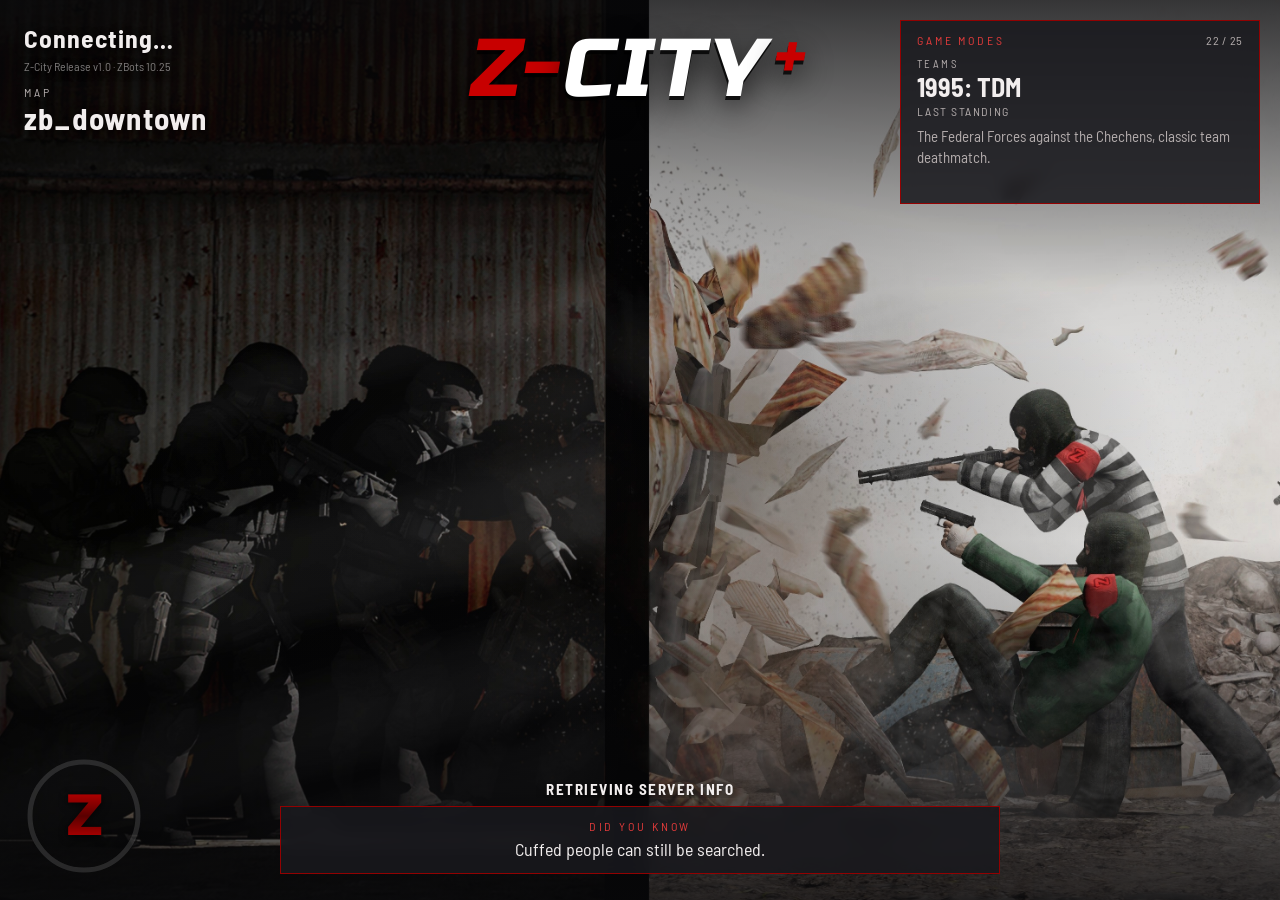
==== commit a3881337: "Loading screen: live server panel and player card from the stats API, addon bridge pushes status and" ====
--- a/index.html
+++ b/index.html
@@ -151,12 +151,26 @@
 #fact { font-size: 18px; line-height: 1.35; min-height: 1.35em; transition: opacity 0.4s; }
 #fact.fade { opacity: 0; }
 
-.modes {
-  position: fixed; z-index: 3;
+.rightcol {
+  position: fixed; z-index: 3; display: flex; flex-direction: column; gap: 12px;
   top: max(20px, calc(env(safe-area-inset-top, 0px) + 12px));
   right: max(20px, calc(env(safe-area-inset-right, 0px) + 12px));
-  width: 360px; max-width: calc(100vw - 32px); padding: 12px 16px 14px;
-}
+  width: 360px; max-width: calc(100vw - 32px);
+}
+.modes { padding: 12px 16px 14px; }
+.live { padding: 12px 16px 14px; }
+.live .head { display: flex; justify-content: space-between; font-size: 12px; letter-spacing: 0.24em; text-transform: uppercase; color: var(--hot); }
+.live .head .age { color: var(--dim); letter-spacing: 0.06em; text-transform: none; }
+.live .row { display: flex; justify-content: space-between; gap: 10px; font-size: 15px; margin-top: 6px; color: var(--dim); }
+.live .row b { color: var(--text); font-weight: 600; text-align: right; font-variant-numeric: tabular-nums; }
+.live .names { margin-top: 8px; font-size: 14px; line-height: 1.5; color: var(--dim); }
+.live .names b { color: var(--text); font-weight: 600; }
+.live .off { margin-top: 6px; font-size: 14px; color: var(--dim); }
+.me .myname { font-size: 18px; font-weight: 700; color: var(--text); }
+.me .mytitle { font-style: italic; color: var(--hot); }
+.me .mylevel { margin-top: 2px; }
+.me .mystats { display: flex; flex-wrap: wrap; gap: 4px 14px; margin-top: 4px; }
+.me .avatar { float: left; width: 48px; height: 48px; margin: 2px 10px 0 0; border: 1.5px solid var(--edge); }
 .modes .head { display: flex; justify-content: space-between; font-size: 12px; letter-spacing: 0.24em; text-transform: uppercase; color: var(--hot); }
 .modes .head .num { color: var(--dim); letter-spacing: 0.06em; font-variant-numeric: tabular-nums; }
 .modes .slide { transition: opacity 0.4s ease; }
@@ -217,7 +231,7 @@
 
 @media (max-width: 760px) {
   .info { max-width: none; right: max(16px, env(safe-area-inset-right, 0px)); left: max(16px, env(safe-area-inset-left, 0px)); top: 112px; align-items: center; text-align: center; }
-  .modes { display: none; }
+  .rightcol { display: none; }
   .mapcard .pic { margin-left: auto; margin-right: auto; }
   .bottom { width: calc(100vw - 32px); bottom: 140px; }
   .loader { left: 50%; transform: translateX(-50%); }
@@ -253,6 +267,7 @@
   </div>
   <div class="me panel" id="me" hidden>
     <div class="label">You</div>
+    <div id="mecard" hidden></div>
     <div>SteamID <b id="mesteam"></b></div>
     <div>Joining for <b id="metime">0:00</b></div>
   </div>
@@ -269,6 +284,7 @@
   </div>
 </main>
 
+<div class="rightcol">
 <section class="modes panel" id="modes" aria-live="polite">
   <div class="head"><span id="modeshead">Game modes</span><span class="num" id="modecount"></span></div>
   <div class="slide" id="modeslide">
@@ -279,6 +295,11 @@
     <div class="desc" id="modedesc"></div>
   </div>
 </section>
+<section class="live panel" id="live" hidden>
+  <div class="head"><span id="livehead">Right now</span><span class="age" id="liveage"></span></div>
+  <div id="livebody"></div>
+</section>
+</div>
 
 <div class="bottom">
   <div class="status" id="statusline"><span id="status">Retrieving server info</span> <span class="count" id="sub"></span></div>
@@ -478,7 +499,133 @@
   if (!steamId || !zpPanelOn("player")) return;
   document.getElementById("mesteam").textContent = zcSteamText(steamId);
   document.getElementById("me").hidden = false;
-}
+  zcLoadCard(String(steamId));
+}
+
+/* stats api (worker/), only used when config.js has an api address */
+var zcApiBase = zpPick(zpConfig.api, "");
+if (zcApiBase !== "" && zcApiBase.charAt(zcApiBase.length - 1) !== "/") zcApiBase = zcApiBase + "/";
+function zcGetJson(apiPath, whenDone) {
+  if (zcApiBase === "") { whenDone(null); return; }
+  var apiReq = new XMLHttpRequest();
+  var answered = false;
+  function finish(replyData) {
+    if (answered) return;
+    answered = true;
+    whenDone(replyData);
+  }
+  apiReq.open("GET", zcApiBase + apiPath, true);
+  apiReq.timeout = 5000;
+  apiReq.onload = function () {
+    if (apiReq.status !== 200) { finish(null); return; }
+    try { finish(JSON.parse(apiReq.responseText)); } catch (err) { finish(null); }
+  };
+  apiReq.onerror = function () { finish(null); };
+  apiReq.ontimeout = function () { finish(null); };
+  apiReq.send();
+}
+function zcSafe(rawValue) {
+  var holderBox = document.createElement("div");
+  holderBox.textContent = rawValue === undefined || rawValue === null ? "" : String(rawValue);
+  return holderBox.innerHTML;
+}
+function zcClock(totalSecs) {
+  totalSecs = Math.max(0, Math.floor(totalSecs || 0));
+  var leftOver = totalSecs % 60;
+  return Math.floor(totalSecs / 60) + ":" + (leftOver < 10 ? "0" : "") + leftOver;
+}
+
+var zcCardAsked = "";
+function zcShowCard(cardInfo, avatarUrl) {
+  var cardBox = document.getElementById("mecard");
+  var cardHtml = "";
+  if (avatarUrl) cardHtml += '<img class="avatar" alt="" src="' + zcSafe(avatarUrl) + '">';
+  cardHtml += '<div class="myname">' + zcSafe(cardInfo.name) + "</div>";
+  if (cardInfo.title) cardHtml += '<div class="mytitle"' + (cardInfo.titleColor ? ' style="color:' + zcSafe(cardInfo.titleColor) + '"' : "") + ">" + zcSafe(cardInfo.title) + "</div>";
+  if (cardInfo.level !== undefined) {
+    cardHtml += '<div class="mylevel">Level <b>' + zcSafe(cardInfo.level) + "</b>";
+    if (cardInfo.prestige) cardHtml += " &middot; Prestige <b>" + zcSafe(cardInfo.prestige) + "</b>";
+    cardHtml += "</div>";
+  }
+  var wantedStats = zpConfig.playerCardStats || [];
+  var statList = cardInfo.stats || [];
+  var statsHtml = "";
+  for (var ws = 0; ws < wantedStats.length; ws++) {
+    for (var cs = 0; cs < statList.length; cs++) {
+      if (statList[cs].label === wantedStats[ws]) statsHtml += "<span>" + zcSafe(statList[cs].label) + " <b>" + zcSafe(statList[cs].value) + "</b></span>";
+    }
+  }
+  if (statsHtml !== "") cardHtml += '<div class="mystats">' + statsHtml + "</div>";
+  cardBox.innerHTML = cardHtml;
+  cardBox.hidden = false;
+}
+function zcLoadCard(steamId) {
+  if (zcApiBase === "" || zcCardAsked === steamId || !/^\d{17}$/.test(steamId)) return;
+  zcCardAsked = steamId;
+  zcGetJson("player/" + steamId, function (replyData) {
+    if (!replyData) return;
+    if (replyData.found && replyData.card) {
+      zcShowCard(replyData.card, replyData.avatar);
+    } else {
+      var welcomeBox = document.getElementById("mecard");
+      welcomeBox.innerHTML = '<div class="myname">' + zcSafe(zpPick(zpConfig.newPlayerText, "First time here? Welcome!")) + "</div>";
+      welcomeBox.hidden = false;
+    }
+  });
+}
+
+var zcRoundEnd = 0;
+function zcShowLive(replyData) {
+  var liveBox = document.getElementById("live");
+  var liveBody = document.getElementById("livebody");
+  if (!replyData || !replyData.found || !replyData.status) {
+    if (!liveBox.hidden) liveBody.innerHTML = '<div class="off">Live info unavailable right now</div>';
+    return;
+  }
+  var liveInfo = replyData.status;
+  if (replyData.age > zpPick(zpConfig.liveMaxAge, 120)) {
+    liveBody.innerHTML = '<div class="off">Live info unavailable right now</div>';
+    document.getElementById("liveage").textContent = "";
+    liveBox.hidden = false;
+    zcRoundEnd = 0;
+    return;
+  }
+  var liveHtml = '<div class="row">Players <b>' + zcSafe(liveInfo.players) + " / " + zcSafe(liveInfo.maxPlayers) + (liveInfo.bots ? " + " + zcSafe(liveInfo.bots) + " bots" : "") + "</b></div>";
+  if (liveInfo.mode) liveHtml += '<div class="row">Mode <b>' + zcSafe(liveInfo.mode) + (liveInfo.subtype ? " &middot; " + zcSafe(liveInfo.subtype) : "") + "</b></div>";
+  if (liveInfo.roundState) liveHtml += '<div class="row">Round' + (liveInfo.round ? " " + zcSafe(liveInfo.round) : "") + ' <b><span>' + zcSafe(liveInfo.roundState) + '</span><span id="livetime"></span></b></div>';
+  var onlineList = liveInfo.online || [];
+  if (onlineList.length > 0) {
+    var nameBits = [];
+    var nameLimit = zpPick(zpConfig.liveNames, 8);
+    for (var on = 0; on < onlineList.length && on < nameLimit; on++) {
+      nameBits.push("<b>" + zcSafe(onlineList[on].name) + "</b>" + (onlineList[on].level !== undefined ? " " + zcSafe(onlineList[on].level) : ""));
+    }
+    var moreCount = onlineList.length - nameBits.length;
+    liveHtml += '<div class="names">' + nameBits.join(", ") + (moreCount > 0 ? " and " + moreCount + " more" : "") + "</div>";
+  }
+  liveBody.innerHTML = liveHtml;
+  zcRoundEnd = liveInfo.timeLeft > 0 ? Date.now() + (liveInfo.timeLeft - (replyData.age || 0)) * 1000 : 0;
+  zcLiveAge = Date.now() - (replyData.age || 0) * 1000;
+  zcTickLive();
+  liveBox.hidden = false;
+}
+var zcLiveAge = 0;
+function zcTickLive() {
+  var timeBox = document.getElementById("livetime");
+  if (timeBox) timeBox.textContent = zcRoundEnd > Date.now() ? " \u00b7 " + zcClock((zcRoundEnd - Date.now()) / 1000) + " left" : "";
+  if (zcLiveAge > 0) document.getElementById("liveage").textContent = "updated " + Math.floor((Date.now() - zcLiveAge) / 1000) + "s ago";
+}
+setInterval(zcTickLive, 1000);
+function zcLoadLive() {
+  zcGetJson("server", zcShowLive);
+}
+if (zcApiBase !== "" && zpPanelOn("live")) {
+  document.getElementById("livehead").textContent = zpPick(zpConfig.liveTitle, "Right now");
+  zcLoadLive();
+  setInterval(zcLoadLive, Math.max(5, zpPick(zpConfig.apiRefresh, 15)) * 1000);
+}
+var zcUrlSteamId = zpParam("steamid");
+if (/^\d{17}$/.test(zcUrlSteamId)) zcShowMe(zcUrlSteamId);
 setInterval(function () {
   var secs = Math.floor((Date.now() - zcJoinStart) / 1000);
   var restSecs = secs % 60;
@@ -587,7 +734,7 @@
   if (zcInGame) return;
   document.getElementById("server").textContent = zpPick(zpConfig.serverName, "") || "Server name";
   zcShowMap("zb_downtown");
-  zcShowMe("76561197960287930");
+  if (zcUrlSteamId === "") zcShowMe("76561197960287930");
   var tick = 0;
   zcFilesTotal = 186; zcFilesNeeded = 186;
   var fakeLoop = setInterval(function () {
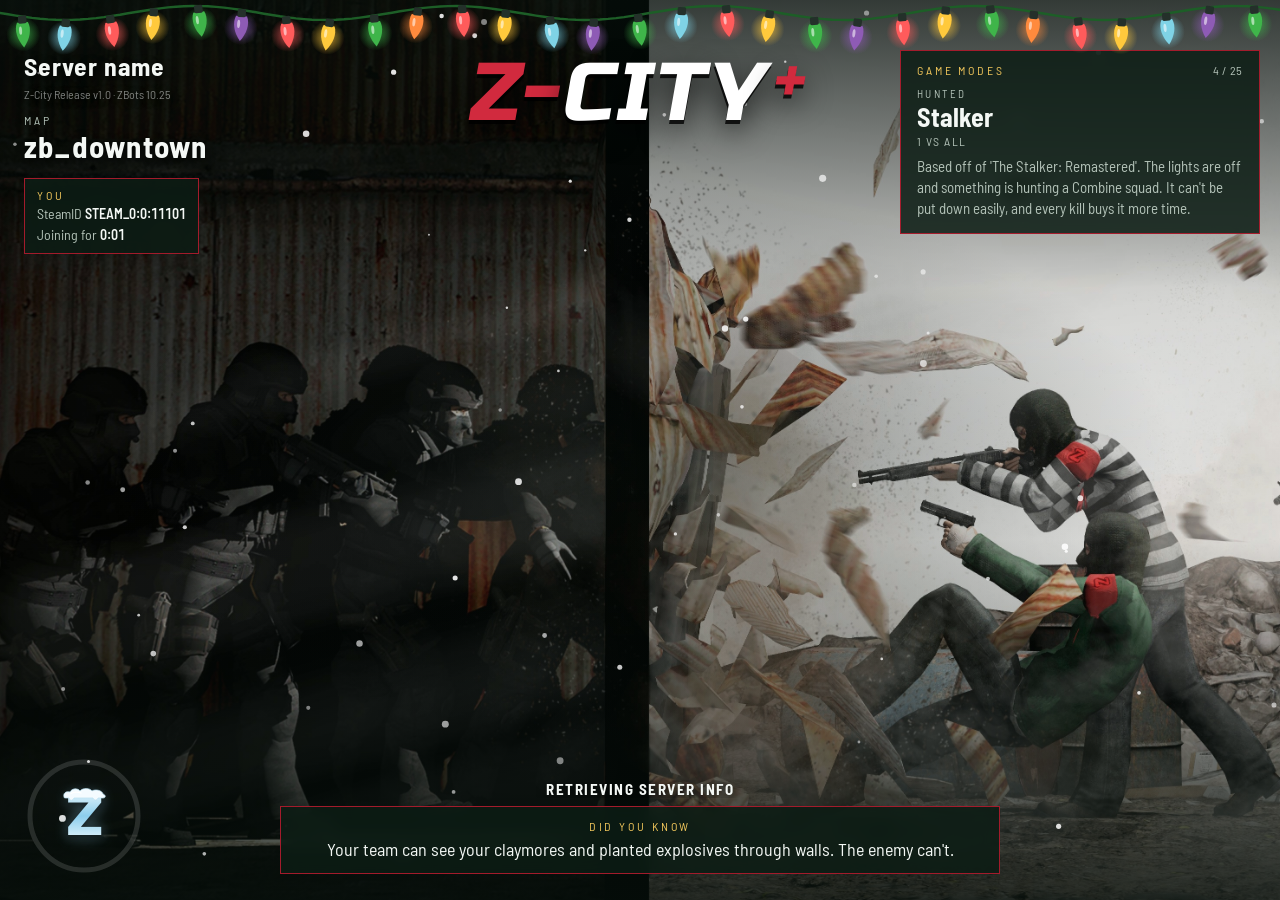
==== commit 3c2373f0: "Christmas season: christmas theme, lights along the top, falling snow and a snowy spinner Z, on from" ====
--- a/index.html
+++ b/index.html
@@ -133,6 +133,12 @@
 .ring.hit .pop { animation: zpop 0.45s cubic-bezier(.2,1.6,.4,1); }
 .ring.hit .wave { animation: wave 0.6s ease-out; }
 .ring.rainbowed .wave { border-color: #ffe11f; }
+/* snow style spinner: light blue icy letter with snow sitting on top */
+.ring.snowz .bigz span#zletter { background-image: linear-gradient(0deg, #f2fbff 0%, #8ccdec 25%, #f2fbff 50%, #8ccdec 75%, #f2fbff 100%); filter: drop-shadow(0 2px 4px var(--shadow)) drop-shadow(0 0 6px rgba(150, 215, 245, 0.45)); }
+.ring.snowz .done { stroke: #a8dcf5; filter: drop-shadow(0 0 4px rgba(150, 215, 245, 0.7)); }
+.ring.snowz .wave { border-color: #cdeefc; }
+.snowcap { position: absolute; left: 50%; top: 50%; width: 46px; height: 16px; margin-left: -23px; margin-top: -31px; pointer-events: none; }
+.ring.rainbowed .snowcap { opacity: 0.9; }
 @keyframes zturn { to { transform: rotate(360deg); } }
 @keyframes zrise { from { background-position: 0 0%; } to { background-position: 0 -200%; } }
 @keyframes hue { to { filter: hue-rotate(360deg) drop-shadow(0 0 4px var(--glow)); } }
@@ -229,9 +235,14 @@
 .pad .d { grid-column: 2; grid-row: 2; }
 .pad .r { grid-column: 3; grid-row: 2; }
 
+body.zp-lights .top { padding-top: max(52px, calc(env(safe-area-inset-top, 0px) + 40px)); }
+body.zp-lights .info { top: max(50px, calc(env(safe-area-inset-top, 0px) + 40px)); }
+body.zp-lights .rightcol { top: max(50px, calc(env(safe-area-inset-top, 0px) + 40px)); }
+
 @media (max-width: 760px) {
   .info { max-width: none; right: max(16px, env(safe-area-inset-right, 0px)); left: max(16px, env(safe-area-inset-left, 0px)); top: 112px; align-items: center; text-align: center; }
   .rightcol { display: none; }
+  body.zp-lights .info { top: 136px; }
   .mapcard .pic { margin-left: auto; margin-right: auto; }
   .bottom { width: calc(100vw - 32px); bottom: 140px; }
   .loader { left: 50%; transform: translateX(-50%); }
@@ -356,6 +367,13 @@
 var zcLetter = zpPick(zpConfig.spinnerLetter, "Z");
 document.getElementById("zletter").textContent = zcLetter;
 document.getElementById("zletter2").textContent = zcLetter;
+if (zpPick(zpConfig.spinnerStyle, "normal") === "snow") {
+  document.getElementById("ring").className += " snowz";
+  var zcSnowCap = document.createElement("div");
+  zcSnowCap.className = "snowcap";
+  zcSnowCap.innerHTML = '<svg viewBox="0 0 46 16" width="46" height="16" aria-hidden="true"><path d="M3,12 C2,8 5,6 9,7 C11,3 17,3 19,6 C22,2.5 29,3 31,6 C34,4 41,5 42,9 C45,10 45,13 42,13 L37,13 C36,15.8 33,15.8 32,13 L13,13 C12,16 8.5,16 8,13 L5,13 C3,13 3,12.5 3,12 Z" fill="#f4fbff" stroke="#b9def0" stroke-width="0.7"/><path d="M10,8.5 C13,7 17,7 20,8" fill="none" stroke="#ffffff" stroke-width="1.3" stroke-linecap="round"/></svg>';
+  document.querySelector("#ring .bigz").appendChild(zcSnowCap);
+}
 
 var zcPanelIds = { server: "server", version: "ver", map: "mapcard", spinner: "loader", modes: "modes", facts: "factsbox", status: "statusline" };
 for (var panelKey in zcPanelIds) {
